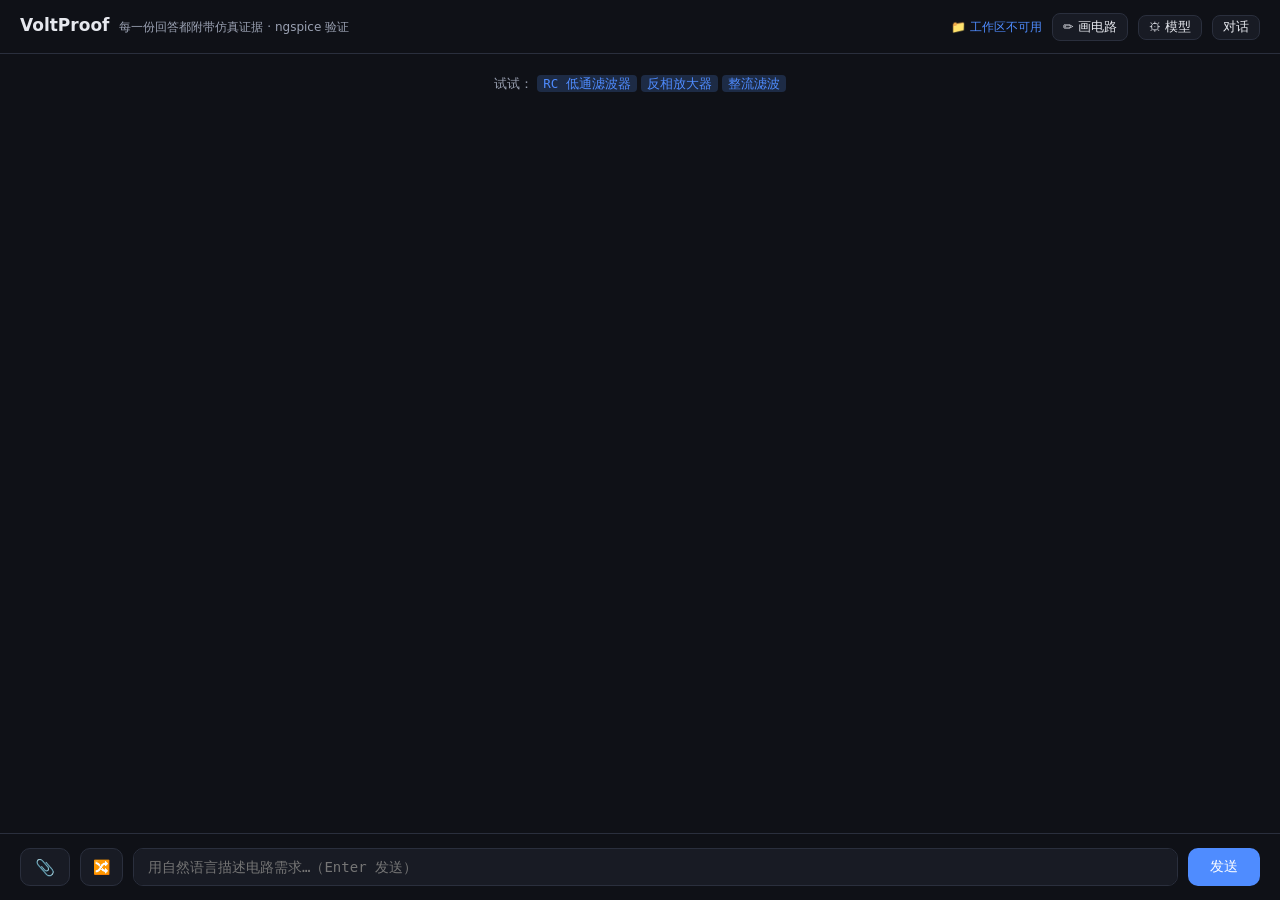
==== app/static/index.html @ 9bb2c223 "feat: 电路画板与项目制会话模型 - 交互式画板：拖放元件、正交连线、网络标签，网表合成后确定性直仿   （零 LLM，无需配密钥），悬空引脚/缺地等接线错误画布实时标红；   AI 解读按需解释" ====
<!DOCTYPE html>
<html lang="zh-CN">
<head>
<meta charset="UTF-8">
<meta name="viewport" content="width=device-width, initial-scale=1.0">
<title>VoltProof —— 电路仿真实验助手</title>
<style>
  :root { --bg:#0f1117; --card:#181b24; --line:#2a2f3d; --text:#e6e8ee; --dim:#9aa1b2; --acc:#4f8cff; --ok:#3fb96f; --warn:#e6a23c; }
  * { box-sizing:border-box; margin:0; padding:0; }
  body { background:var(--bg); color:var(--text); font:14px/1.6 "Segoe UI",system-ui,-apple-system,"Microsoft YaHei",sans-serif; height:100vh; display:flex; flex-direction:column; }
  header { padding:12px 20px; border-bottom:1px solid var(--line); display:flex; align-items:baseline; gap:10px; }
  header h1 { font-size:17px; } header span { color:var(--dim); font-size:12px; }
  #chat { flex:1; overflow-y:auto; padding:20px; display:flex; flex-direction:column; gap:14px; }
  .msg { max-width:860px; width:100%; margin:0 auto; }
  .msg.user .bubble { background:#24304a; border-radius:12px; padding:10px 14px; display:inline-block; }
  .evidence { background:var(--card); border:1px solid var(--line); border-radius:12px; padding:14px; }
  .verdict { font-weight:600; margin-bottom:8px; }
  .verdict.ok { color:var(--ok); } .verdict.fail { color:var(--warn); }
  .metrics { display:flex; flex-wrap:wrap; gap:8px; margin:10px 0; }
  .metric { background:#10131b; border:1px solid var(--line); border-radius:8px; padding:6px 12px; font-size:13px; }
  .metric b { color:var(--acc); font-family:Consolas,monospace; }
  .wave { max-width:100%; border:1px solid var(--line); border-radius:8px; margin:8px 0; }
  details { margin-top:8px; border-top:1px dashed var(--line); padding-top:8px; }
  summary { cursor:pointer; color:var(--dim); font-size:12.5px; }
  pre { background:#10131b; border:1px solid var(--line); border-radius:8px; padding:10px; overflow-x:auto; font:12px/1.5 Consolas,monospace; margin-top:8px; color:#c8d2e8; }
  .interp { color:var(--text); margin-top:8px; }
  .badge { display:inline-block; font-size:11px; padding:1px 8px; border-radius:10px; background:#1d2b45; color:var(--acc); margin-right:6px; }
  .mchip { display:inline-block; margin:2px 4px 2px 0; padding:1px 9px; border-radius:10px; background:#1d2b45; color:var(--acc); cursor:pointer; font-size:12px; }
  .mchip:hover { background:#2a3d5f; }
  footer { border-top:1px solid var(--line); padding:14px 20px; display:flex; gap:10px; }
  #input { flex:1; background:var(--card); border:1px solid var(--line); border-radius:10px; color:var(--text); padding:10px 14px; font-size:14px; outline:none; resize:none; }
  #send { background:var(--acc); border:none; color:#fff; border-radius:10px; padding:0 22px; cursor:pointer; font-size:14px; }
  #send:disabled { opacity:.5; cursor:wait; }
  .hint { max-width:860px; margin:0 auto; color:var(--dim); font-size:12.5px; }
  .hint code { background:#1d2b45; padding:1px 6px; border-radius:4px; cursor:pointer; color:var(--acc); }
</style>
</head>
<body>
<header>
  <h1>VoltProof</h1>
  <span>每一份回答都附带仿真证据 · ngspice 验证</span>
  <span id="wsInfo" title="点击切换工作区" style="margin-left:auto;cursor:pointer;color:var(--acc);font-size:12px;max-width:32%;overflow:hidden;text-overflow:ellipsis;white-space:nowrap"></span>
  <a href="/draw.html" title="交互式电路画板：自己拖元件、连线、仿真" style="background:var(--card);border:1px solid var(--line);border-radius:8px;color:var(--text);padding:3px 10px;font-size:12.5px;cursor:pointer;text-decoration:none">✏ 画电路</a>
  <button id="llmBtn" title="大模型设置（供应商 / API Key / 模型）" style="background:var(--card);border:1px solid var(--line);border-radius:8px;color:var(--text);padding:3px 10px;font-size:12.5px;cursor:pointer">⚙ 模型</button>
  <button id="histBtn" title="对话历史" style="background:var(--card);border:1px solid var(--line);border-radius:8px;color:var(--text);padding:3px 10px;font-size:12.5px;cursor:pointer">对话</button>
</header>

<div id="chat">
  <div class="hint">
    试试：
    <code onclick="fill('设计一个截止频率1kHz的RC低通滤波器')">RC 低通滤波器</code>
    <code onclick="fill('用理想运放设计一个增益-10倍的反相放大器，仿真验证')">反相放大器</code>
    <code onclick="fill('设计桥式整流+电容滤波电路，220V/50Hz降压到12V，纹波<1V')">整流滤波</code>
    <span id="chipInfo" style="display:none;margin-top:6px;color:var(--acc)"></span>
  </div>
</div>

<aside id="histPanel" style="display:none;position:fixed;right:0;top:49px;bottom:66px;width:380px;background:var(--card);border-left:1px solid var(--line);overflow-y:auto;padding:12px;z-index:30">
  <div style="display:flex;justify-content:space-between;align-items:center;gap:8px">
    <b>对话历史</b>
    <button id="newConvBtn" style="background:#1d2b45;border:none;color:var(--acc);border-radius:8px;padding:4px 12px;font-size:12px;cursor:pointer">＋ 新对话</button>
  </div>
  <div id="histWs" style="color:var(--dim);font-size:11px;overflow:hidden;text-overflow:ellipsis;white-space:nowrap;margin:4px 0"></div>
  <div id="histList"></div>
</aside>

<div id="wsDialog" style="display:none;position:fixed;inset:0;background:rgba(0,0,0,.5);z-index:40;align-items:center;justify-content:center">
  <div style="background:var(--card);border:1px solid var(--line);border-radius:12px;padding:16px;width:500px;max-width:92vw">
    <b>切换工作区</b>
    <p style="color:var(--dim);font-size:12px;margin:6px 0">输入本地目录的绝对路径。之后所有产物（电路/波形/报告）与会话状态都只保存在该目录内，拷走文件夹即完整归档。</p>
    <input id="wsInput" style="width:100%;background:#10131b;border:1px solid var(--line);border-radius:8px;color:var(--text);padding:8px 10px;font-size:13px;outline:none" placeholder="D:\projects\my-circuits">
    <div id="wsRecent" style="margin-top:8px"></div>
    <div id="wsErr" style="color:var(--warn);font-size:12px;margin-top:6px"></div>
    <div style="margin-top:12px;text-align:right">
      <button id="wsCancelBtn" style="background:var(--card);border:1px solid var(--line);border-radius:8px;color:var(--text);padding:6px 14px;cursor:pointer">取消</button>
      <button id="wsOpenBtn" style="background:var(--acc);border:none;color:#fff;border-radius:8px;padding:6px 16px;cursor:pointer;margin-left:8px">打开</button>
    </div>
  </div>
</div>

<div id="llmDialog" style="display:none;position:fixed;inset:0;background:rgba(0,0,0,.5);z-index:40;align-items:center;justify-content:center">
  <div style="background:var(--card);border:1px solid var(--line);border-radius:12px;padding:16px;width:500px;max-width:92vw">
    <b>大模型设置</b>
    <p style="color:var(--dim);font-size:12px;margin:6px 0">任何 OpenAI 兼容供应商均可。API Key 只保存在本机 settings.json，不会回显完整内容，也不会发给除供应商以外的任何地方。</p>
    <label style="color:var(--dim);font-size:12px;display:block;margin:8px 0 4px">Base URL</label>
    <input id="llmUrl" style="width:100%;background:#10131b;border:1px solid var(--line);border-radius:8px;color:var(--text);padding:8px 10px;font-size:13px;outline:none" placeholder="https://api.deepseek.com">
    <label style="color:var(--dim);font-size:12px;display:block;margin:8px 0 4px">API Key <span id="llmKeyState" style="color:var(--acc)"></span></label>
    <input id="llmKey" type="password" autocomplete="off" style="width:100%;background:#10131b;border:1px solid var(--line);border-radius:8px;color:var(--text);padding:8px 10px;font-size:13px;outline:none" placeholder="sk-…">
    <label style="color:var(--dim);font-size:12px;display:block;margin:8px 0 4px">模型</label>
    <div style="display:flex;gap:8px">
      <input id="llmModel" style="flex:1;background:#10131b;border:1px solid var(--line);border-radius:8px;color:var(--text);padding:8px 10px;font-size:13px;outline:none" placeholder="deepseek-flash（可点右侧按钮拉取列表）">
      <button id="llmFetchModels" style="background:var(--card);border:1px solid var(--line);border-radius:8px;color:var(--text);padding:0 12px;font-size:12.5px;cursor:pointer;white-space:nowrap">获取列表</button>
    </div>
    <div id="llmMsg" style="color:var(--warn);font-size:12px;margin-top:8px;min-height:16px"></div>
    <div style="margin-top:10px;display:flex;justify-content:space-between;align-items:center">
      <span style="color:var(--dim);font-size:11.5px">留空的项保持不变 · Key 输入框留空 = 不修改</span>
      <span>
        <button id="llmCancelBtn" style="background:var(--card);border:1px solid var(--line);border-radius:8px;color:var(--text);padding:6px 14px;cursor:pointer">取消</button>
        <button id="llmSaveBtn" style="background:var(--acc);border:none;color:#fff;border-radius:8px;padding:6px 16px;cursor:pointer;margin-left:8px">保存</button>
      </span>
    </div>
  </div>
</div>

<footer>
  <input type="file" id="file" accept=".cir,.sp,.ckt,.net,.spi,.spice,.txt,.md" hidden>
  <button id="attach" title="上传网表或文本文件" style="background:var(--card);border:1px solid var(--line);border-radius:10px;padding:0 14px;font-size:16px;cursor:pointer">📎</button>
  <button id="whatifBtn" title="what-if 参数扫描：对当前电路改一个元件值，逐点真实仿真看趋势（非 AI 生成）" style="background:var(--card);border:1px solid var(--line);border-radius:10px;padding:0 12px;font-size:14px;cursor:pointer">🔀</button>
  <textarea id="input" rows="1" placeholder="用自然语言描述电路需求…（Enter 发送）"></textarea>
  <button id="send">发送</button>
</footer>

<div id="whatifDialog" style="display:none;position:fixed;inset:0;background:rgba(0,0,0,.5);z-index:40;align-items:center;justify-content:center">
  <div style="background:var(--card);border:1px solid var(--line);border-radius:12px;padding:16px;width:520px;max-width:92vw">
    <b>what-if 参数扫描</b>
    <p style="color:var(--dim);font-size:12px;margin:6px 0">对当前对话已验证的电路，把一个元件改成多个值逐点<b>真实仿真</b>，看波形族与指标趋势——纯确定性，非 AI 生成。</p>
    <div style="display:flex;gap:8px;margin-top:8px">
      <div style="flex:1">
        <label style="color:var(--dim);font-size:12px;display:block;margin-bottom:4px">扫描元件</label>
        <select id="wfComp" style="width:100%;background:#10131b;border:1px solid var(--line);border-radius:8px;color:var(--text);padding:8px 10px;font-size:13px;outline:none"></select>
      </div>
      <div style="flex:1">
        <label style="color:var(--dim);font-size:12px;display:block;margin-bottom:4px">观测指标</label>
        <select id="wfMetric" style="width:100%;background:#10131b;border:1px solid var(--line);border-radius:8px;color:var(--text);padding:8px 10px;font-size:13px;outline:none">
          <option value="vpp">输出峰峰值</option>
          <option value="mean">输出均值</option>
          <option value="freq">主频</option>
          <option value="gain">增益 (out/in)</option>
          <option value="fc">-3dB 截止频率</option>
        </select>
      </div>
    </div>
    <label style="color:var(--dim);font-size:12px;display:block;margin:8px 0 4px">取值（逗号分隔，SPICE 写法，最多 12 个）</label>
    <input id="wfValues" style="width:100%;background:#10131b;border:1px solid var(--line);border-radius:8px;color:var(--text);padding:8px 10px;font-size:13px;outline:none" placeholder="1k, 2.2k, 4.7k, 10k">
    <div style="display:flex;gap:8px;margin-top:8px">
      <div style="flex:1"><label style="color:var(--dim);font-size:12px;display:block;margin-bottom:4px">输出节点（片段）</label>
        <input id="wfOut" value="out" style="width:100%;background:#10131b;border:1px solid var(--line);border-radius:8px;color:var(--text);padding:8px 10px;font-size:13px;outline:none"></div>
      <div style="flex:1"><label style="color:var(--dim);font-size:12px;display:block;margin-bottom:4px">输入节点（增益用）</label>
        <input id="wfIn" value="in" style="width:100%;background:#10131b;border:1px solid var(--line);border-radius:8px;color:var(--text);padding:8px 10px;font-size:13px;outline:none"></div>
    </div>
    <div id="wfMsg" style="color:var(--warn);font-size:12px;margin-top:8px;min-height:16px"></div>
    <div style="margin-top:10px;text-align:right">
      <button id="wfCancelBtn" style="background:var(--card);border:1px solid var(--line);border-radius:8px;color:var(--text);padding:6px 14px;cursor:pointer">取消</button>
      <button id="wfRunBtn" style="background:var(--acc);border:none;color:#fff;border-radius:8px;padding:6px 16px;cursor:pointer;margin-left:8px">运行扫描</button>
    </div>
  </div>
</div>

<script>
let convId = null;      // 当前对话 id；null = 新对话（首条消息发送时落定）
let attachment = null;  // {filename, content}

// 元素引用集中声明，必须在所有使用点之前——原布局把声明放在脚本尾部，
// 中段的 attachBtn/file 引用触发 TDZ ReferenceError，整个脚本在此中断
// （发送/回车/附件/工作区功能全部失效，页面只是看起来正常）
const input = document.getElementById('input'), send_ = document.getElementById('send'), chat = document.getElementById('chat');
const attachBtn = document.getElementById('attach'), file = document.getElementById('file'), chipInfo = document.getElementById('chipInfo');
const wsInfo = document.getElementById('wsInfo'), wsDialog = document.getElementById('wsDialog'),
      wsInput = document.getElementById('wsInput'), wsRecent = document.getElementById('wsRecent'),
      wsErr = document.getElementById('wsErr'), histBtn = document.getElementById('histBtn'),
      histPanel = document.getElementById('histPanel'), histList = document.getElementById('histList'),
      histWs = document.getElementById('histWs');
const llmBtn = document.getElementById('llmBtn'), llmDialog = document.getElementById('llmDialog'),
      llmUrl = document.getElementById('llmUrl'), llmKey = document.getElementById('llmKey'),
      llmKeyState = document.getElementById('llmKeyState'), llmModel = document.getElementById('llmModel'),
      llmFetchModels = document.getElementById('llmFetchModels'),
      llmMsg = document.getElementById('llmMsg');
const initialChatHtml = chat.innerHTML;  // 提示词条，新对话时还原

function fill(text) { input.value = text; input.focus(); }

attachBtn.addEventListener('click', () => file.click());
file.addEventListener('change', async () => {
  const f = file.files[0];
  if (!f) return;
  if (f.size > 256 * 1024) { alert('文件过大（>256KB）'); file.value = ''; return; }
  attachment = { filename: f.name, content: await f.text() };
  attachBtn.textContent = '📎✓';
  attachBtn.title = `已附加：${f.name}（点击更换）`;
  chipInfo.textContent = `附件：${f.name}` + (/\\.(cir|sp|ckt|net|spi|spice)$/i.test(f.name) ? '（将直接仿真验证）' : '（内容并入需求）');
  chipInfo.style.display = 'block';
  file.value = '';
  input.focus();
});

const STAGE_NAMES = {generate: '生成网表', attach: '载入附件网表', cache: '缓存命中', guard: '前置拦截',
                     'static-check': '静态检查', simulate: '仿真执行', measure: '波形解析',
                     verify: '指标验收', regenerate: '换架构重生成', 'skidl-build': 'SKiDL 构建',
                     interpret: 'AI 解读', schematic: '原理图渲染'};

async function send() {
  const text = input.value.trim();
  if (!text && !attachment) return;
  if (!convId) convId = crypto.randomUUID().slice(0, 12);
  const att = attachment;
  input.value = ""; send_.disabled = true;
  attachment = null; attachBtn.textContent = '📎'; chipInfo.style.display = 'none';
  addMsg('user', text + (att ? ' 📎' + att.filename : ''));
  const holder = addMsg('assistant',
    '<div class="evidence"><div class="verdict" style="color:var(--dim)">仿真验证中…</div>'
    + '<ol class="tl" style="margin:8px 0 0 18px;color:var(--dim);font-size:12.5px;line-height:1.9"></ol></div>');
  const tl = holder.querySelector('.tl');
  const addStep = ev => {
    const li = document.createElement('li');
    const bad = ev.problems && ev.problems.length;
    li.innerHTML = `第 ${(ev.round ?? 0) + 1} 轮 · <b style="color:var(--text)">${STAGE_NAMES[ev.stage] || ev.stage}</b>`
      + (ev.note ? `（${escapeHtml(ev.note)}）` : '')
      + (bad ? '：' + escapeHtml(ev.problems.join('；')) : '');
    tl.appendChild(li); chat.scrollTop = chat.scrollHeight;
  };
  try {
    const r = await fetch('/chat/stream', {
      method: 'POST', headers: {'Content-Type': 'application/json'},
      body: JSON.stringify({conversation_id: convId, message: text || '请仿真验证附件电路', attachment: att})
    });
    if (!r.ok || !r.body) throw new Error('HTTP ' + r.status);
    const reader = r.body.getReader(), dec = new TextDecoder();
    let buf = '', done = null, errEv = null;
    while (true) {
      const {done: rd, value} = await reader.read();
      if (rd) break;
      buf += dec.decode(value, {stream: true});
      let i;
      while ((i = buf.indexOf('\n\n')) >= 0) {
        const chunk = buf.slice(0, i); buf = buf.slice(i + 2);
        if (!chunk.startsWith('data: ')) continue;
        let ev; try { ev = JSON.parse(chunk.slice(6)); } catch { continue; }
        if (ev.type === 'done') done = ev;
        else if (ev.type === 'error') errEv = ev;
        else addStep(ev);
      }
    }
    if (done) holder.innerHTML = renderEvidence(done);
    else holder.innerHTML = `<div class="evidence"><div class="verdict fail">出错了</div>${escapeHtml((errEv && errEv.error) || '连接中断')}</div>`;
  } catch (e) {
    holder.innerHTML = `<div class="evidence">请求失败：${e}</div>`;
  }
  send_.disabled = false; input.focus();
}

function addMsg(role, html) {
  const div = document.createElement('div');
  div.className = 'msg ' + role;
  if (role === 'user') div.innerHTML = `<div class="bubble">${escapeHtml(html)}</div>`;
  else div.innerHTML = html;
  chat.appendChild(div); chat.scrollTop = chat.scrollHeight;
  return div;
}

function renderEvidence(d) {
  const metrics = Object.entries(d.metrics || {}).map(([k, v]) => `<div class="metric">${k} <b>${v}</b></div>`).join('');
  const wave = d.waveform_b64 ? `<img class="wave" src="data:image/png;base64,${d.waveform_b64}" alt="仿真波形">`
    : d.wave_url ? `<img class="wave" src="${d.wave_url}" alt="仿真波形" loading="lazy">` : '';
  const sch = d.schematic_b64 ? `<img class="wave" src="data:image/png;base64,${d.schematic_b64}" alt="电路原理图">`
    : d.sch_url ? `<img class="wave" src="${d.sch_url}" alt="电路原理图" loading="lazy">` : '';
  const retries = (d.retry_log || []).filter(r => r.stage !== 'generate' && r.stage !== 'attach');
  const retryHtml = retries.length
    ? `<details><summary>仿真在环日志（${retries.length} 轮）</summary><ol style="margin:8px 0 0 18px;color:var(--dim);font-size:12.5px;line-height:1.9">`
      + retries.map(r => `<li>第 ${(r.round ?? 0) + 1} 轮 · <b style="color:var(--text)">${STAGE_NAMES[r.stage] || r.stage}</b>${(r.problems && r.problems.length) ? '：' + escapeHtml(r.problems.join('；')) : '，通过'}</li>`).join('')
      + '</ol></details>' : '';
  const checks = d.checks || [];
  const checksHtml = checks.length
    ? `<details ${checks.some(c => !c.ok) ? 'open' : ''}><summary>验收明细（${checks.filter(c => c.ok).length}/${checks.length} 项通过）</summary>`
      + checks.map(c => `<div class="metric" style="margin:4px 0;${c.ok ? '' : 'border-color:var(--warn)'}">${c.ok ? '✅' : '❌'} ${escapeHtml(c.name)} <span style="color:var(--dim)">· ${escapeHtml(c.detail || '')}</span></div>`).join('')
      + '</details>' : '';
  const verdictHtml = d.rejected
    ? '<div class="verdict fail">🚫 超出能力范围（已前置拒绝，未消耗生成与仿真）</div>'
    : `<div class="verdict ${d.ok ? 'ok' : 'fail'}">${d.ok ? '✅ 仿真验证通过' : '⚠️ 自动修复后仍未通过'}</div>`;
  const statsHtml = d.rejected ? '' :
    `<div><span class="badge">实测指标</span><span class="badge">${d.elapsed}s</span></div>
     <div class="metrics">${metrics || '<span style="color:var(--dim)">无</span>'}</div>`;
  const netlistHtml = (d.rejected || !d.netlist) ? '' :
    `<details><summary>网表（ngspice）</summary><pre>${escapeHtml(d.netlist)}</pre></details>`;
  return `<div class="evidence">
    ${verdictHtml}
    ${statsHtml}
    ${sch ? '<div><span class="badge">原理图（自动布局）</span></div>' + sch : ''}
    ${wave}
    <div class="interp">${escapeHtml(d.interpretation || '')}</div>
    ${checksHtml}
    ${netlistHtml}
    ${retryHtml}
  </div>`;
}

function escapeHtml(s) {
  return String(s ?? '').replace(/[&<>"']/g, c => ({'&':'&amp;','<':'&lt;','>':'&gt;','"':'&quot;',"'":'&#39;'}[c]));
}

function pickModel(m) { llmModel.value = m; llmModel.focus(); }

input.addEventListener('keydown', e => { if (e.key === 'Enter' && !e.shiftKey) { e.preventDefault(); send(); } });
send_.addEventListener('click', send);

// ---- 工作区（用户决定在哪个目录工作，产物全部留在其中）----
async function loadWsInfo() {
  try {
    const d = await (await fetch('/api/ws')).json();
    wsInfo.textContent = `📁 ${d.root}${d.is_default ? '（默认）' : ''} · ${d.tasks} 任务`;
  } catch (e) { wsInfo.textContent = '📁 工作区不可用'; }
}

function recentWs() { try { return JSON.parse(localStorage.getItem('cp_recent_ws') || '[]'); } catch { return []; } }
function rememberWs(p) {
  const arr = [p, ...recentWs().filter(x => x !== p)].slice(0, 8);
  localStorage.setItem('cp_recent_ws', JSON.stringify(arr));
}
function renderRecent() {
  const arr = recentWs();
  wsRecent.innerHTML = arr.length
    ? '<div style="color:var(--dim);font-size:12px;margin-bottom:4px">最近使用</div>' +
      arr.map(p => `<div class="wsRecentItem" style="padding:5px 8px;border:1px solid var(--line);border-radius:6px;margin:4px 0;cursor:pointer;font-size:12px;overflow:hidden;text-overflow:ellipsis;white-space:nowrap">${escapeHtml(p)}</div>`).join('')
    : '';
  wsRecent.querySelectorAll('.wsRecentItem').forEach((el, i) => el.addEventListener('click', () => openWs(arr[i])));
}

async function openWs(p) {
  wsErr.textContent = '';
  try {
    const r = await fetch('/api/ws/open', { method: 'POST', headers: { 'Content-Type': 'application/json' }, body: JSON.stringify({ path: p }) });
    const d = await r.json();
    if (!r.ok) { wsErr.textContent = d.error || '打开失败'; return; }
    rememberWs(d.root);
    wsDialog.style.display = 'none';
    loadWsInfo(); loadConvs();
  } catch (e) { wsErr.textContent = String(e); }
}

wsInfo.addEventListener('click', () => { wsErr.textContent = ''; renderRecent(); wsDialog.style.display = 'flex'; wsInput.focus(); });
document.getElementById('wsCancelBtn').addEventListener('click', () => wsDialog.style.display = 'none');
document.getElementById('wsOpenBtn').addEventListener('click', () => { if (wsInput.value.trim()) openWs(wsInput.value.trim()); });
wsInput.addEventListener('keydown', e => { if (e.key === 'Enter') document.getElementById('wsOpenBtn').click(); });

histBtn.addEventListener('click', () => {
  const show = histPanel.style.display === 'none';
  histPanel.style.display = show ? 'block' : 'none';
  if (show) loadConvs();
});

async function loadConvs() {
  let d;
  try { d = await (await fetch('/api/convs')).json(); } catch { return; }
  histWs.textContent = '';
  histList.innerHTML = '';
  const convs = d.conversations || [];
  if (!convs.length) {
    histList.innerHTML = '<div style="color:var(--dim);font-size:12px;margin-top:10px">还没有对话——发送第一条消息即创建</div>';
    return;
  }
  for (const c of convs) {
    const el = document.createElement('div');
    el.style.cssText = 'border-top:1px dashed var(--line);padding:8px 4px;cursor:pointer';
    el.innerHTML = `<div style="display:flex;justify-content:space-between;gap:8px;align-items:baseline">
        <b style="font-size:12.5px;overflow:hidden;text-overflow:ellipsis;white-space:nowrap">${escapeHtml(c.title)}</b>
        <span style="color:var(--dim);font-size:11px;white-space:nowrap">${escapeHtml(c.updated || '')}</span></div>
      <div style="display:flex;justify-content:space-between;align-items:center;margin-top:2px">
        <span style="color:var(--dim);font-size:11px">${c.messages} 条消息${c.id === convId ? ' · 当前' : ''}</span>
        <span class="repBtn" title="导出实验报告（打印即 PDF）" style="color:var(--acc);font-size:11.5px;cursor:pointer;padding:2px 6px">📄 报告</span>
      </div>`;
    el.addEventListener('click', () => restoreConv(c.id));
    el.querySelector('.repBtn').addEventListener('click', e => {
      e.stopPropagation();
      window.open('/api/report/' + encodeURIComponent(c.id), '_blank');
    });
    histList.appendChild(el);
  }
}

async function restoreConv(id) {
  let d;
  try {
    const r = await fetch('/api/convs/' + encodeURIComponent(id));
    if (!r.ok) { alert('对话不存在（可能已被清理）'); return; }
    d = await r.json();
  } catch (e) { alert('恢复失败：' + e); return; }
  convId = d.id;
  chat.innerHTML = '';
  for (const m of d.messages || []) {
    if (m.role === 'user') {
      addMsg('user', (m.text || '') + (m.attachment ? ' 📎' + m.attachment : ''));
    } else {
      addMsg('assistant', renderEvidence(m.evidence || { interpretation: '（该次结果未能还原）' }));
    }
  }
  histPanel.style.display = 'none';
  input.focus();
}

document.getElementById('newConvBtn').addEventListener('click', () => {
  convId = null;
  chat.innerHTML = initialChatHtml;
  histPanel.style.display = 'none';
  input.focus();
});

loadWsInfo();

// 外部直达入口（画板结果卡「💬 对话页继续」等）：/?conv=<cid> 自动恢复该对话
{
  const cv = new URLSearchParams(location.search).get('conv');
  if (cv && /^[A-Za-z0-9_-]{1,64}$/.test(cv)) restoreConv(cv);
}

// ---- 大模型设置（供应商 URL / API Key / 模型，OpenAI 兼容）----
async function loadLlmConfig() {
  try {
    const d = await (await fetch('/api/llm/config')).json();
    llmUrl.value = d.base_url || '';
    llmModel.value = d.model || '';
    llmKeyState.textContent = d.has_key ? `（已配置：${d.key_masked}）` : '（未配置）';
    llmKey.value = '';
    llmKey.placeholder = d.has_key ? '留空表示沿用当前 Key' : 'sk-…';
  } catch (e) { llmKeyState.textContent = ''; }
}

function openLlmDialog() {
  llmMsg.textContent = '';
  loadLlmConfig();
  llmDialog.style.display = 'flex';
}

llmBtn.addEventListener('click', openLlmDialog);
document.getElementById('llmCancelBtn').addEventListener('click', () => llmDialog.style.display = 'none');

llmFetchModels.addEventListener('click', async () => {
  llmMsg.style.color = 'var(--dim)';
  llmMsg.textContent = '正在拉取模型列表…';
  try {
    const body = {};
    if (llmUrl.value.trim()) body.base_url = llmUrl.value.trim();
    if (llmKey.value.trim()) body.api_key = llmKey.value.trim();
    const r = await fetch('/api/llm/models', { method: 'POST', headers: { 'Content-Type': 'application/json' }, body: JSON.stringify(body) });
    const d = await r.json();
    if (!r.ok) throw new Error(d.error || '拉取失败');
    llmMsg.style.color = 'var(--ok)';
    // 模型名渲染成可点选徽章，点谁选谁（不做 datalist——它会按输入框当前值过滤）
    llmMsg.innerHTML = `获取到 ${d.models.length} 个模型，点选：` +
      d.models.map(m => `<span class="mchip" onclick="pickModel('${escapeHtml(m)}')">${escapeHtml(m)}</span>`).join('');
  } catch (e) {
    llmMsg.style.color = 'var(--warn)';
    llmMsg.textContent = String(e.message || e) + '（可手动输入模型名）';
  }
});

document.getElementById('llmSaveBtn').addEventListener('click', async () => {
  llmMsg.style.color = 'var(--dim)';
  llmMsg.textContent = '保存中…';
  const body = {};
  if (llmUrl.value.trim()) body.base_url = llmUrl.value.trim();
  if (llmKey.value.trim()) body.api_key = llmKey.value.trim();
  if (llmModel.value.trim()) body.model = llmModel.value.trim();
  try {
    const r = await fetch('/api/llm/config', { method: 'POST', headers: { 'Content-Type': 'application/json' }, body: JSON.stringify(body) });
    const d = await r.json();
    if (!r.ok) throw new Error(d.error || '保存失败');
    llmMsg.style.color = 'var(--ok)';
    llmMsg.textContent = `已保存：${d.model} @ ${d.base_url}`;
    setTimeout(() => { llmDialog.style.display = 'none'; }, 600);
  } catch (e) {
    llmMsg.style.color = 'var(--warn)';
    llmMsg.textContent = String(e.message || e);
  }
});

// ---- what-if 参数扫描（确定性：改值 → 逐点真实仿真 → 曲线族）----
const whatifBtn = document.getElementById('whatifBtn'), whatifDialog = document.getElementById('whatifDialog'),
      wfComp = document.getElementById('wfComp'), wfMetric = document.getElementById('wfMetric'),
      wfValues = document.getElementById('wfValues'), wfOut = document.getElementById('wfOut'),
      wfIn = document.getElementById('wfIn'), wfMsg = document.getElementById('wfMsg');

async function openWhatif() {
  wfMsg.style.color = 'var(--dim)'; wfMsg.textContent = '读取当前电路元件…';
  try {
    const r = await fetch('/api/whatif/components');
    const d = await r.json();
    if (!r.ok) throw new Error(d.error || '读取失败');
    const cs = d.components || [];
    if (!cs.length) throw new Error('当前电路里没有可扫描的元件（R/C/L 与直流源）');
    wfComp.innerHTML = cs.map(c =>
      `<option value="${escapeHtml(c.name)}">${escapeHtml(c.name)}（${escapeHtml(c.kind)}，当前 ${escapeHtml(c.value)}，${escapeHtml(c.nodes)}）</option>`).join('');
    wfMsg.textContent = '';
    whatifDialog.style.display = 'flex';
  } catch (e) {
    wfMsg.style.color = 'var(--warn)'; wfMsg.textContent = String(e.message || e);
    setTimeout(() => { whatifDialog.style.display = 'flex'; }, 50);
  }
}

function fmtNum(v) {
  const x = +v;
  if (!isFinite(x)) return String(v);
  if (x !== 0 && (Math.abs(x) >= 1e6 || Math.abs(x) < 1e-3)) return x.toExponential(3);
  return (+x.toPrecision(6)).toString();
}

function renderWhatif(d) {
  const rows = (d.points || []).map(p =>
    `<tr><td style="padding:3px 10px 3px 0;font-family:Consolas,monospace">${escapeHtml(p.value)}</td>` +
    `<td style="padding:3px 10px 3px 0;font-family:Consolas,monospace;color:var(--acc)">${p.ok ? fmtNum(p.metric) : '—'}</td>` +
    `<td style="padding:3px 0;color:${p.ok ? 'var(--ok)' : 'var(--warn)'}">${p.ok ? '✓ 仿真通过' : escapeHtml(p.error || '')}</td></tr>`).join('');
  return `<div class="evidence">
    <div class="verdict">🔀 what-if 扫描：${escapeHtml(d.component)} × ${escapeHtml(d.metric_name)}<span style="font-size:12px;color:var(--dim)">（逐值真实仿真，确定性结果）</span></div>
    ${d.png_b64 ? `<img class="wave" src="data:image/png;base64,${d.png_b64}">` : ''}
    <table style="border-collapse:collapse;margin-top:8px;font-size:13px"><thead><tr style="color:var(--dim);font-size:12px"><th align="left" style="padding:0 10px 4px 0">${escapeHtml(d.component)}</th><th align="left" style="padding:0 10px 4px 0">${escapeHtml(d.metric_name)}</th><th align="left">状态</th></tr></thead><tbody>${rows}</tbody></table>
  </div>`;
}

document.getElementById('wfRunBtn').addEventListener('click', async () => {
  const values = wfValues.value.split(/[,，\s]+/).filter(Boolean);
  if (!values.length) { wfMsg.style.color = 'var(--warn)'; wfMsg.textContent = '请填扫描取值，如 1k, 2.2k, 4.7k'; return; }
  wfMsg.style.color = 'var(--dim)'; wfMsg.textContent = '逐值仿真中…（每个值一次真实 ngspice 运行）';
  document.getElementById('wfRunBtn').disabled = true;
  try {
    const r = await fetch('/api/whatif', { method: 'POST', headers: { 'Content-Type': 'application/json' },
      body: JSON.stringify({ component: wfComp.value, values,
                             metric: wfMetric.value, out_frag: wfOut.value.trim() || 'out', in_frag: wfIn.value.trim() || 'in' }) });
    const d = await r.json();
    if (!r.ok || d.error) throw new Error(d.error || '扫描失败');
    whatifDialog.style.display = 'none';
    addMsg('assistant', renderWhatif(d));
  } catch (e) {
    wfMsg.style.color = 'var(--warn)'; wfMsg.textContent = String(e.message || e);
  }
  document.getElementById('wfRunBtn').disabled = false;
});
whatifBtn.addEventListener('click', openWhatif);
document.getElementById('wfCancelBtn').addEventListener('click', () => whatifDialog.style.display = 'none');

</script>
</body>
</html>
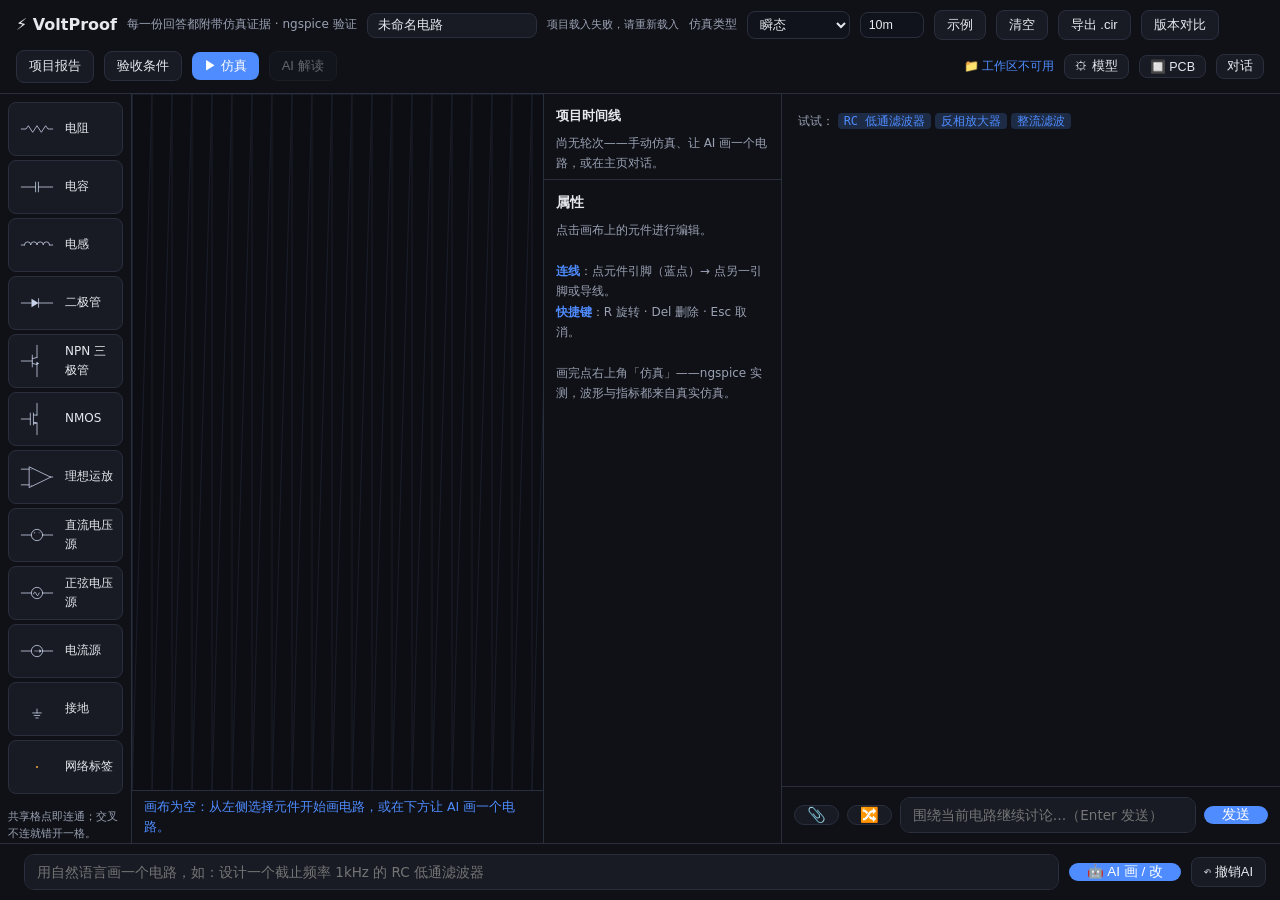
==== commit c03af717: "feat: 一体化工作台 + 需求验收/电路版本制 + PCB 导出链 一体化工作台：主页 / 合并画板与对话线程（左画布右对话，共用项目同一份电路）， chat 成功轮画布自动落布（canvas_s" ====
--- a/app/static/index.html
+++ b/app/static/index.html
@@ -4,55 +4,179 @@
 <meta charset="UTF-8">
 <meta name="viewport" content="width=device-width, initial-scale=1.0">
 <title>VoltProof —— 电路仿真实验助手</title>
+<link rel="stylesheet" href="board.css?v=0.3.0-proof2">
+<link rel="stylesheet" href="pcb.css?v=1">
 <style>
-  :root { --bg:#0f1117; --card:#181b24; --line:#2a2f3d; --text:#e6e8ee; --dim:#9aa1b2; --acc:#4f8cff; --ok:#3fb96f; --warn:#e6a23c; }
-  * { box-sizing:border-box; margin:0; padding:0; }
-  body { background:var(--bg); color:var(--text); font:14px/1.6 "Segoe UI",system-ui,-apple-system,"Microsoft YaHei",sans-serif; height:100vh; display:flex; flex-direction:column; }
-  header { padding:12px 20px; border-bottom:1px solid var(--line); display:flex; align-items:baseline; gap:10px; }
-  header h1 { font-size:17px; } header span { color:var(--dim); font-size:12px; }
-  #chat { flex:1; overflow-y:auto; padding:20px; display:flex; flex-direction:column; gap:14px; }
-  .msg { max-width:860px; width:100%; margin:0 auto; }
-  .msg.user .bubble { background:#24304a; border-radius:12px; padding:10px 14px; display:inline-block; }
-  .evidence { background:var(--card); border:1px solid var(--line); border-radius:12px; padding:14px; }
-  .verdict { font-weight:600; margin-bottom:8px; }
-  .verdict.ok { color:var(--ok); } .verdict.fail { color:var(--warn); }
-  .metrics { display:flex; flex-wrap:wrap; gap:8px; margin:10px 0; }
-  .metric { background:#10131b; border:1px solid var(--line); border-radius:8px; padding:6px 12px; font-size:13px; }
-  .metric b { color:var(--acc); font-family:Consolas,monospace; }
-  .wave { max-width:100%; border:1px solid var(--line); border-radius:8px; margin:8px 0; }
-  details { margin-top:8px; border-top:1px dashed var(--line); padding-top:8px; }
-  summary { cursor:pointer; color:var(--dim); font-size:12.5px; }
-  pre { background:#10131b; border:1px solid var(--line); border-radius:8px; padding:10px; overflow-x:auto; font:12px/1.5 Consolas,monospace; margin-top:8px; color:#c8d2e8; }
-  .interp { color:var(--text); margin-top:8px; }
+  /* 统一主页：在画板骨架（board.css）上加第 4 列「对话面板」——
+     左边画电路、右边讨论，共用项目里同一颗电路 */
+  header .tagline { color:var(--dim); font-size:12px; }
+  #chatPane { width:39%; min-width:380px; border-left:1px solid var(--line); display:flex; flex-direction:column; min-height:0; }
+  #chat { flex:1; overflow-y:auto; padding:16px; display:flex; flex-direction:column; gap:12px; }
+  .msg { width:100%; }
+  .msg.user .bubble { background:#24304a; border-radius:12px; padding:9px 13px; display:inline-block; white-space:pre-wrap; }
+  #chatPane footer { border-top:1px solid var(--line); padding:10px 12px; display:flex; gap:8px; align-items:center; }
+  #input { flex:1; background:var(--card); border:1px solid var(--line); border-radius:10px; color:var(--text); padding:9px 12px; font-size:13.5px; outline:none; resize:none; font-family:inherit; }
+  #send { background:var(--acc); border:none; color:#fff; border-radius:10px; padding:0 18px; cursor:pointer; font-size:13.5px; white-space:nowrap; }
+  #send:disabled { opacity:.5; cursor:wait; }
+  .fbtn { background:var(--card); border:1px solid var(--line); border-radius:10px; padding:0 12px; font-size:15px; cursor:pointer; color:var(--text); }
+  .hint { color:var(--dim); font-size:12px; line-height:1.9; }
+  .hint code { background:#1d2b45; padding:1px 6px; border-radius:4px; cursor:pointer; color:var(--acc); }
   .badge { display:inline-block; font-size:11px; padding:1px 8px; border-radius:10px; background:#1d2b45; color:var(--acc); margin-right:6px; }
   .mchip { display:inline-block; margin:2px 4px 2px 0; padding:1px 9px; border-radius:10px; background:#1d2b45; color:var(--acc); cursor:pointer; font-size:12px; }
   .mchip:hover { background:#2a3d5f; }
-  footer { border-top:1px solid var(--line); padding:14px 20px; display:flex; gap:10px; }
-  #input { flex:1; background:var(--card); border:1px solid var(--line); border-radius:10px; color:var(--text); padding:10px 14px; font-size:14px; outline:none; resize:none; }
-  #send { background:var(--acc); border:none; color:#fff; border-radius:10px; padding:0 22px; cursor:pointer; font-size:14px; }
-  #send:disabled { opacity:.5; cursor:wait; }
-  .hint { max-width:860px; margin:0 auto; color:var(--dim); font-size:12.5px; }
-  .hint code { background:#1d2b45; padding:1px 6px; border-radius:4px; cursor:pointer; color:var(--acc); }
+  .hbtn { background:var(--card); border:1px solid var(--line); border-radius:8px; color:var(--text); padding:3px 10px; font-size:12.5px; cursor:pointer; }
+  /* 窄屏页签：画布 / 对话 二选一（宽屏始终同屏分栏）。
+     默认画布页签由 CSS 给出（#chatPane 隐藏），body.tab-chat 切到对话——
+     窗口从宽缩窄时无需 JS 补默认态 */
+  /* PCB 页签（第三视图）：body.tab-pcb 时画布/对话/结果面板全隐藏，
+     #pcbPane 全宽接管——与窄屏 tab-chat 同一机制，宽窄屏一致 */
+  #pcbPane { display:none; flex:1; min-height:0; border-top:1px solid var(--line); }
+  body.tab-pcb #pcbPane { display:flex; }
+  body.tab-pcb #palette, body.tab-pcb #stage, body.tab-pcb #side,
+  body.tab-pcb #chatPane, body.tab-pcb #resultPanel, body.tab-pcb #aiBar { display:none !important; }
+  #tabbar { display:none; gap:6px; padding:6px 12px; border-bottom:1px solid var(--line); }
+  @media (max-width:1100px) {
+    #tabbar { display:flex; }
+    #chatPane { width:auto; min-width:0; flex:1; border-left:none; display:none; }
+    body.tab-chat #chatPane { display:flex; }
+    body.tab-chat #palette, body.tab-chat #stage, body.tab-chat #side,
+    body.tab-chat #resultPanel, body.tab-chat #aiBar { display:none !important; }
+  }
 </style>
 </head>
 <body>
 <header>
-  <h1>VoltProof</h1>
-  <span>每一份回答都附带仿真证据 · ngspice 验证</span>
-  <span id="wsInfo" title="点击切换工作区" style="margin-left:auto;cursor:pointer;color:var(--acc);font-size:12px;max-width:32%;overflow:hidden;text-overflow:ellipsis;white-space:nowrap"></span>
-  <a href="/draw.html" title="交互式电路画板：自己拖元件、连线、仿真" style="background:var(--card);border:1px solid var(--line);border-radius:8px;color:var(--text);padding:3px 10px;font-size:12.5px;cursor:pointer;text-decoration:none">✏ 画电路</a>
-  <button id="llmBtn" title="大模型设置（供应商 / API Key / 模型）" style="background:var(--card);border:1px solid var(--line);border-radius:8px;color:var(--text);padding:3px 10px;font-size:12.5px;cursor:pointer">⚙ 模型</button>
-  <button id="histBtn" title="对话历史" style="background:var(--card);border:1px solid var(--line);border-radius:8px;color:var(--text);padding:3px 10px;font-size:12.5px;cursor:pointer">对话</button>
+  <h1>⚡ VoltProof</h1>
+  <span class="tagline">每一份回答都附带仿真证据 · ngspice 验证</span>
+  <input id="title" type="text" value="未命名电路" title="电路名称（进入对话历史与实验报告）">
+  <label style="color:var(--dim);font-size:12px">仿真类型</label>
+  <select id="analysis">
+    <option value="op">直流工作点</option>
+    <option value="tran" selected>瞬态</option>
+    <option value="ac">交流扫描</option>
+  </select>
+  <span id="anParams" style="display:flex;gap:6px;align-items:center">
+    <input id="tstop" type="text" value="10m" title="瞬态仿真时长" style="width:64px">
+    <span id="acBox" style="display:none;gap:6px;align-items:center">
+      <input id="fstart" type="text" value="10" title="起始频率" style="width:56px">
+      <span style="color:var(--dim)">→</span>
+      <input id="fstop" type="text" value="100k" title="终止频率" style="width:64px">
+    </span>
+  </span>
+  <button class="btn" id="demoBtn" title="载入示例 RC 低通滤波器">示例</button>
+  <button class="btn" id="clearBtn">清空</button>
+  <button class="btn" id="cirBtn" title="下载当前网表 (.cir)">导出 .cir</button>
+  <button class="btn primary" id="simBtn">▶ 仿真</button>
+  <button class="btn" id="aiBtn" disabled title="用大模型解释最近一次仿真结果（不改电路）">AI 解读</button>
+  <span style="flex:1"></span>
+  <span id="wsInfo" title="点击切换工作区" style="cursor:pointer;color:var(--acc);font-size:12px;max-width:26%;overflow:hidden;text-overflow:ellipsis;white-space:nowrap"></span>
+  <button id="llmBtn" title="大模型设置（供应商 / API Key / 模型）" class="hbtn">⚙ 模型</button>
+  <button id="pcbBtn" title="PCB 导出（实验性）：验证过的电路 → 器件映射 → 自动布线 → DRC → 制板文件" class="hbtn">🔲 PCB</button>
+  <button id="histBtn" title="对话历史" class="hbtn">对话</button>
 </header>
 
-<div id="chat">
-  <div class="hint">
-    试试：
-    <code onclick="fill('设计一个截止频率1kHz的RC低通滤波器')">RC 低通滤波器</code>
-    <code onclick="fill('用理想运放设计一个增益-10倍的反相放大器，仿真验证')">反相放大器</code>
-    <code onclick="fill('设计桥式整流+电容滤波电路，220V/50Hz降压到12V，纹波<1V')">整流滤波</code>
-    <span id="chipInfo" style="display:none;margin-top:6px;color:var(--acc)"></span>
+<div id="tabbar">
+  <button class="btn primary" id="tabDrawBtn">📐 画布</button>
+  <button class="btn" id="tabChatBtn">💬 对话</button>
+  <button class="btn" id="tabPcbBtn">🔲 PCB</button>
+</div>
+
+<div id="main">
+  <div id="palette"></div>
+  <div id="stage">
+    <div id="previewBar">
+      <span style="color:var(--acc)">🤖 AI 电路预览中</span>
+      <span style="color:var(--dim);font-size:12px">高亮部分为 AI 生成的电路，确认后替换画布（旧图可撤销找回）</span>
+      <span style="flex:1"></span>
+      <button class="btn primary" id="applyBtn">✓ 应用到画布</button>
+      <button class="btn" id="discardBtn">✗ 丢弃</button>
+    </div>
+    <div id="canvasWrap"><svg id="svg" xmlns="http://www.w3.org/2000/svg" viewBox="0 0 1000 700"></svg></div>
+    <div id="status"></div>
   </div>
+  <div id="side">
+    <div id="roundsBox"><b>项目时间线</b><div id="roundsList" class="hints" style="margin-top:6px"></div></div>
+    <div id="props">
+      <b style="font-size:13.5px">属性</b>
+      <div id="propBody" class="hints" style="margin-top:6px">点击画布上的元件进行编辑。<br>点元件引脚（蓝点）开始连线，再点另一引脚或导线结束。</div>
+    </div>
+  </div>
+  <div id="chatPane">
+    <div id="chat">
+      <div class="hint">
+        试试：
+        <code onclick="fill('设计一个截止频率1kHz的RC低通滤波器')">RC 低通滤波器</code>
+        <code onclick="fill('用理想运放设计一个增益-10倍的反相放大器，仿真验证')">反相放大器</code>
+        <code onclick="fill('设计桥式整流+电容滤波电路，220V/50Hz降压到12V，纹波<1V')">整流滤波</code>
+        <span id="chipInfo" style="display:none;margin-top:6px;color:var(--acc)"></span>
+      </div>
+    </div>
+    <footer>
+      <input type="file" id="file" accept=".cir,.sp,.ckt,.net,.spi,.spice,.txt,.md" hidden>
+      <button id="attach" title="上传网表或文本文件" class="fbtn">📎</button>
+      <button id="whatifBtn" title="what-if 参数扫描：对当前电路改一个元件值，逐点真实仿真看趋势（非 AI 生成）" class="fbtn">🔀</button>
+      <textarea id="input" rows="1" placeholder="围绕当前电路继续讨论…（Enter 发送）"></textarea>
+      <button id="send">发送</button>
+    </footer>
+  </div>
+  <div id="pcbPane">
+    <div id="pcbSide">
+      <div id="pcbCaps" class="pcbbox"></div>
+      <div class="pcbbox">
+        <b style="font-size:13.5px">① 预检当前电路</b>
+        <div class="hint" style="margin:6px 0">从项目已验证的电路出发。激励源的网络须声明为外部端子（将生成连接器）。</div>
+        <div id="pcbPorts" style="margin:6px 0"></div>
+        <div style="display:flex;gap:6px;align-items:center;margin:6px 0;flex-wrap:wrap">
+          <span class="hint">安装：</span>
+          <select id="pcbMount" style="background:#10131b;border:1px solid var(--line);color:var(--text);border-radius:8px;padding:3px 6px">
+            <option value="tht">直插 THT</option>
+            <option value="smd">贴片 SMD(0805)</option>
+          </select>
+          <span class="hint">板尺寸：</span>
+          <input id="pcbW" type="text" placeholder="宽mm" style="width:52px;background:#10131b;border:1px solid var(--line);color:var(--text);border-radius:8px;padding:3px 6px">
+          <span class="hint">×</span>
+          <input id="pcbH" type="text" placeholder="高mm" style="width:52px;background:#10131b;border:1px solid var(--line);color:var(--text);border-radius:8px;padding:3px 6px">
+          <label class="hint" style="cursor:pointer"><input id="pcbHoles" type="checkbox"> M3 安装孔</label>
+        </div>
+        <div style="display:flex;gap:8px;margin-top:6px">
+          <button class="btn" id="pcbPreBtn">预检</button>
+          <button class="btn primary" id="pcbRunBtn">② 生成 PCB</button>
+          <button class="btn" id="pcbCancelBtn" style="display:none">取消</button>
+        </div>
+        <div id="pcbPreOut" class="hint" style="margin-top:8px"></div>
+      </div>
+      <div class="pcbbox">
+        <b style="font-size:13.5px">③ 版本</b>
+        <div id="pcbVerList" class="hint" style="margin-top:6px"></div>
+      </div>
+      <div class="pcbbox" id="pcbJobBox" style="display:none">
+        <b style="font-size:13.5px">任务进度</b>
+        <div id="pcbJobOut" class="hint" style="margin-top:6px"></div>
+      </div>
+    </div>
+    <div id="pcbView"><svg id="pcbSvg" xmlns="http://www.w3.org/2000/svg" viewBox="0 0 1000 700"></svg>
+      <div id="pcbAdjustBar" style="display:none;gap:8px;align-items:center;padding:6px 14px;border-top:1px solid var(--line);flex-wrap:wrap">
+        <span id="pcbAdjustCount" style="color:var(--acc);font-size:12.5px"></span>
+        <span id="pcbSelOps" style="display:flex;gap:6px;align-items:center">
+          <span id="pcbSelName" class="hint"></span>
+          <button class="btn" id="pcbRotL" title="选中元件逆时针旋转 90°" disabled>⟲ 90°</button>
+          <button class="btn" id="pcbRotR" title="选中元件顺时针旋转 90°" disabled>⟳ 90°</button>
+          <button class="btn" id="pcbLockBtn" disabled>🔒 锁定</button>
+        </span>
+        <button class="btn primary" id="pcbRerouteBtn">🔁 重布线（新候选）</button>
+        <button class="btn" id="pcbAdjustResetBtn">放弃调整</button>
+      </div>
+      <div id="pcbViewCap" class="hint"></div></div>
+  </div>
+</div>
+
+<div id="resultPanel"></div>
+
+<div id="aiBar">
+  <span id="aiStageLine"></span>
+  <textarea id="aiInput" rows="1" placeholder="用自然语言画一个电路，如：设计一个截止频率 1kHz 的 RC 低通滤波器"></textarea>
+  <button id="aiSend" title="AI 生成/修改电路：LLM 出网表并经 ngspice 验证后布局到画布（预览确认）">🤖 AI 画 / 改</button>
+  <button class="btn" id="undoBtn" title="撤销最近一次 AI 应用，找回之前的画布">↶ 撤销AI</button>
 </div>
 
 <aside id="histPanel" style="display:none;position:fixed;right:0;top:49px;bottom:66px;width:380px;background:var(--card);border-left:1px solid var(--line);overflow-y:auto;padding:12px;z-index:30">
@@ -102,18 +226,10 @@
   </div>
 </div>
 
-<footer>
-  <input type="file" id="file" accept=".cir,.sp,.ckt,.net,.spi,.spice,.txt,.md" hidden>
-  <button id="attach" title="上传网表或文本文件" style="background:var(--card);border:1px solid var(--line);border-radius:10px;padding:0 14px;font-size:16px;cursor:pointer">📎</button>
-  <button id="whatifBtn" title="what-if 参数扫描：对当前电路改一个元件值，逐点真实仿真看趋势（非 AI 生成）" style="background:var(--card);border:1px solid var(--line);border-radius:10px;padding:0 12px;font-size:14px;cursor:pointer">🔀</button>
-  <textarea id="input" rows="1" placeholder="用自然语言描述电路需求…（Enter 发送）"></textarea>
-  <button id="send">发送</button>
-</footer>
-
 <div id="whatifDialog" style="display:none;position:fixed;inset:0;background:rgba(0,0,0,.5);z-index:40;align-items:center;justify-content:center">
   <div style="background:var(--card);border:1px solid var(--line);border-radius:12px;padding:16px;width:520px;max-width:92vw">
     <b>what-if 参数扫描</b>
-    <p style="color:var(--dim);font-size:12px;margin:6px 0">对当前对话已验证的电路，把一个元件改成多个值逐点<b>真实仿真</b>，看波形族与指标趋势——纯确定性，非 AI 生成。</p>
+    <p style="color:var(--dim);font-size:12px;margin:6px 0">对当前项目已验证的电路，把一个元件改成多个值逐点<b>真实仿真</b>，看波形族与指标趋势——纯确定性，非 AI 生成。</p>
     <div style="display:flex;gap:8px;margin-top:8px">
       <div style="flex:1">
         <label style="color:var(--dim);font-size:12px;display:block;margin-bottom:4px">扫描元件</label>
@@ -146,14 +262,28 @@
   </div>
 </div>
 
+<script src="proof.js?v=0.3.0-proof2"></script>
+<script src="board.js?v=0.3.0-proof2"></script>
+<script src="pcb.js?v=1"></script>
 <script>
+(() => {
+"use strict";
+// ---------------------------------------------------------------------------
+// 对话面板（统一主页右栏）：与画板共用项目电路——chat 成功轮经
+// canvas_synced 通知画板重载画布；what-if / 报告 / 历史对话框沿用原主页逻辑
+// ---------------------------------------------------------------------------
 let convId = null;      // 当前对话 id；null = 新对话（首条消息发送时落定）
 let attachment = null;  // {filename, content}
-
-// 元素引用集中声明，必须在所有使用点之前——原布局把声明放在脚本尾部，
-// 中段的 attachBtn/file 引用触发 TDZ ReferenceError，整个脚本在此中断
-// （发送/回车/附件/工作区功能全部失效，页面只是看起来正常）
+let activeChatRequest = null;
+
 const input = document.getElementById('input'), send_ = document.getElementById('send'), chat = document.getElementById('chat');
+const cancelChatBtn=document.createElement('button'); cancelChatBtn.className='btn'; cancelChatBtn.textContent='取消任务'; cancelChatBtn.hidden=true; send_.after(cancelChatBtn);
+cancelChatBtn.onclick=async()=>{
+  if(!activeChatRequest) return;
+  cancelChatBtn.disabled=true;
+  try { await fetch('/api/runs/'+activeChatRequest+'/cancel',{method:'POST'}); cancelChatBtn.textContent='正在取消…'; }
+  catch(e) { cancelChatBtn.disabled=false; }
+};
 const attachBtn = document.getElementById('attach'), file = document.getElementById('file'), chipInfo = document.getElementById('chipInfo');
 const wsInfo = document.getElementById('wsInfo'), wsDialog = document.getElementById('wsDialog'),
       wsInput = document.getElementById('wsInput'), wsRecent = document.getElementById('wsRecent'),
@@ -168,6 +298,20 @@
 const initialChatHtml = chat.innerHTML;  // 提示词条，新对话时还原
 
 function fill(text) { input.value = text; input.focus(); }
+window.fill = fill;  // 提示词条的 inline onclick 用
+
+// 窄屏页签切换（默认画布由 CSS 给出，tab-chat 类切到对话；PCB 为第三全宽视图）
+const tabDrawBtn = document.getElementById('tabDrawBtn'), tabChatBtn = document.getElementById('tabChatBtn');
+function setTab(which) {
+  document.body.classList.toggle('tab-chat', which === 'chat');
+  document.body.classList.toggle('tab-pcb', which === 'pcb');
+  tabDrawBtn.classList.toggle('primary', which === 'draw');
+  tabChatBtn.classList.toggle('primary', which === 'chat');
+  if (window.VPPcb) window.VPPcb.setVisible(which === 'pcb');
+}
+tabDrawBtn.addEventListener('click', () => setTab('draw'));
+tabChatBtn.addEventListener('click', () => setTab('chat'));
+document.getElementById('tabPcbBtn').addEventListener('click', () => setTab('pcb'));
 
 attachBtn.addEventListener('click', () => file.click());
 file.addEventListener('change', async () => {
@@ -184,16 +328,22 @@
 });
 
 const STAGE_NAMES = {generate: '生成网表', attach: '载入附件网表', cache: '缓存命中', guard: '前置拦截',
+                     start:'开始任务', requirements:'固定验收目标', intent:'识别操作意图',
                      'static-check': '静态检查', simulate: '仿真执行', measure: '波形解析',
                      verify: '指标验收', regenerate: '换架构重生成', 'skidl-build': 'SKiDL 构建',
                      interpret: 'AI 解读', schematic: '原理图渲染'};
 
 async function send() {
+  if(send_.disabled) return;
   const text = input.value.trim();
   if (!text && !attachment) return;
+  send_.disabled=true;
+  try { await window.VPBoard?.flushProject(); }
+  catch(e) { send_.disabled=false; addMsg('assistant', `<div class="evidence">${escapeHtml(e.message)}</div>`); return; }
   if (!convId) convId = crypto.randomUUID().slice(0, 12);
   const att = attachment;
   input.value = ""; send_.disabled = true;
+  activeChatRequest=crypto.randomUUID(); cancelChatBtn.hidden=false; cancelChatBtn.disabled=false; cancelChatBtn.textContent='取消任务';
   attachment = null; attachBtn.textContent = '📎'; chipInfo.style.display = 'none';
   addMsg('user', text + (att ? ' 📎' + att.filename : ''));
   const holder = addMsg('assistant',
@@ -201,9 +351,12 @@
     + '<ol class="tl" style="margin:8px 0 0 18px;color:var(--dim);font-size:12.5px;line-height:1.9"></ol></div>');
   const tl = holder.querySelector('.tl');
   const addStep = ev => {
-    const li = document.createElement('li');
+    const key=ev.stage+'-'+(ev.round ?? 0);
+    const li = tl.querySelector(`[data-step="${key}"]`) || document.createElement('li');
+    li.dataset.step=key;
     const bad = ev.problems && ev.problems.length;
     li.innerHTML = `第 ${(ev.round ?? 0) + 1} 轮 · <b style="color:var(--text)">${STAGE_NAMES[ev.stage] || ev.stage}</b>`
+      + (ev.state === 'running' ? ' · 进行中' : '')
       + (ev.note ? `（${escapeHtml(ev.note)}）` : '')
       + (bad ? '：' + escapeHtml(ev.problems.join('；')) : '');
     tl.appendChild(li); chat.scrollTop = chat.scrollHeight;
@@ -211,7 +364,8 @@
   try {
     const r = await fetch('/chat/stream', {
       method: 'POST', headers: {'Content-Type': 'application/json'},
-      body: JSON.stringify({conversation_id: convId, message: text || '请仿真验证附件电路', attachment: att})
+      body: JSON.stringify({conversation_id: convId, message: text || '请仿真验证附件电路', attachment: att,
+                             request_id:activeChatRequest, expected_revision:window.VPBoard?.revision()})
     });
     if (!r.ok || !r.body) throw new Error('HTTP ' + r.status);
     const reader = r.body.getReader(), dec = new TextDecoder();
@@ -230,12 +384,20 @@
         else addStep(ev);
       }
     }
-    if (done) holder.innerHTML = renderEvidence(done);
+    if (done) {
+      holder.innerHTML = renderEvidence(done);
+      // 画布同步：chat 成功轮的电路已确定性落布进项目，左栏画布随之刷新
+      if (done.ok && done.canvas_synced && window.VPBoard) {
+        VPBoard.reloadProject();
+        VPBoard.reloadRounds();
+      }
+    }
     else holder.innerHTML = `<div class="evidence"><div class="verdict fail">出错了</div>${escapeHtml((errEv && errEv.error) || '连接中断')}</div>`;
   } catch (e) {
-    holder.innerHTML = `<div class="evidence">请求失败：${e}</div>`;
+    holder.innerHTML = `<div class="evidence">请求失败：${escapeHtml(e)}</div>`;
   }
   send_.disabled = false; input.focus();
+  activeChatRequest=null; cancelChatBtn.hidden=true;
 }
 
 function addMsg(role, html) {
@@ -248,7 +410,7 @@
 }
 
 function renderEvidence(d) {
-  const metrics = Object.entries(d.metrics || {}).map(([k, v]) => `<div class="metric">${k} <b>${v}</b></div>`).join('');
+  const metrics = Object.entries(d.metrics || {}).map(([k, v]) => `<div class="metric">${escapeHtml(k)} <b>${escapeHtml(v)}</b></div>`).join('');
   const wave = d.waveform_b64 ? `<img class="wave" src="data:image/png;base64,${d.waveform_b64}" alt="仿真波形">`
     : d.wave_url ? `<img class="wave" src="${d.wave_url}" alt="仿真波形" loading="lazy">` : '';
   const sch = d.schematic_b64 ? `<img class="wave" src="data:image/png;base64,${d.schematic_b64}" alt="电路原理图">`
@@ -259,25 +421,23 @@
       + retries.map(r => `<li>第 ${(r.round ?? 0) + 1} 轮 · <b style="color:var(--text)">${STAGE_NAMES[r.stage] || r.stage}</b>${(r.problems && r.problems.length) ? '：' + escapeHtml(r.problems.join('；')) : '，通过'}</li>`).join('')
       + '</ol></details>' : '';
   const checks = d.checks || [];
-  const checksHtml = checks.length
-    ? `<details ${checks.some(c => !c.ok) ? 'open' : ''}><summary>验收明细（${checks.filter(c => c.ok).length}/${checks.length} 项通过）</summary>`
-      + checks.map(c => `<div class="metric" style="margin:4px 0;${c.ok ? '' : 'border-color:var(--warn)'}">${c.ok ? '✅' : '❌'} ${escapeHtml(c.name)} <span style="color:var(--dim)">· ${escapeHtml(c.detail || '')}</span></div>`).join('')
-      + '</details>' : '';
+  const checksHtml = VPProof.checks(d);
   const verdictHtml = d.rejected
     ? '<div class="verdict fail">🚫 超出能力范围（已前置拒绝，未消耗生成与仿真）</div>'
-    : `<div class="verdict ${d.ok ? 'ok' : 'fail'}">${d.ok ? '✅ 仿真验证通过' : '⚠️ 自动修复后仍未通过'}</div>`;
+    : `<div class="verdict ${d.verdict === 'passed' ? 'ok' : ''}">${VPProof.label(d)}</div>`;
   const statsHtml = d.rejected ? '' :
     `<div><span class="badge">实测指标</span><span class="badge">${d.elapsed}s</span></div>
-     <div class="metrics">${metrics || '<span style="color:var(--dim)">无</span>'}</div>`;
+     <details><summary>全部测量指标</summary><div class="metrics">${metrics || '<span style="color:var(--dim)">无</span>'}</div></details>`;
   const netlistHtml = (d.rejected || !d.netlist) ? '' :
     `<details><summary>网表（ngspice）</summary><pre>${escapeHtml(d.netlist)}</pre></details>`;
   return `<div class="evidence">
     ${verdictHtml}
+    ${checksHtml}${VPProof.details(d)}
+    ${VPProof.comparison(d.comparison)}
     ${statsHtml}
     ${sch ? '<div><span class="badge">原理图（自动布局）</span></div>' + sch : ''}
     ${wave}
     <div class="interp">${escapeHtml(d.interpretation || '')}</div>
-    ${checksHtml}
     ${netlistHtml}
     ${retryHtml}
   </div>`;
@@ -288,6 +448,7 @@
 }
 
 function pickModel(m) { llmModel.value = m; llmModel.focus(); }
+window.pickModel = pickModel;
 
 input.addEventListener('keydown', e => { if (e.key === 'Enter' && !e.shiftKey) { e.preventDefault(); send(); } });
 send_.addEventListener('click', send);
@@ -323,6 +484,8 @@
     rememberWs(d.root);
     wsDialog.style.display = 'none';
     loadWsInfo(); loadConvs();
+    // 工作区即项目：画布与时间线跟着切换
+    if (window.VPBoard) { VPBoard.reloadProject(); VPBoard.reloadRounds(); }
   } catch (e) { wsErr.textContent = String(e); }
 }
 
@@ -395,7 +558,7 @@
 
 loadWsInfo();
 
-// 外部直达入口（画板结果卡「💬 对话页继续」等）：/?conv=<cid> 自动恢复该对话
+// 外部直达入口（/?conv=<cid>）：自动恢复该对话
 {
   const cv = new URLSearchParams(location.search).get('conv');
   if (cv && /^[A-Za-z0-9_-]{1,64}$/.test(cv)) restoreConv(cv);
@@ -467,14 +630,17 @@
       wfComp = document.getElementById('wfComp'), wfMetric = document.getElementById('wfMetric'),
       wfValues = document.getElementById('wfValues'), wfOut = document.getElementById('wfOut'),
       wfIn = document.getElementById('wfIn'), wfMsg = document.getElementById('wfMsg');
+let wfBaseRevision=null;
 
 async function openWhatif() {
   wfMsg.style.color = 'var(--dim)'; wfMsg.textContent = '读取当前电路元件…';
   try {
+    await window.VPBoard?.flushProject();
     const r = await fetch('/api/whatif/components');
     const d = await r.json();
     if (!r.ok) throw new Error(d.error || '读取失败');
     const cs = d.components || [];
+    wfBaseRevision=d.revision;
     if (!cs.length) throw new Error('当前电路里没有可扫描的元件（R/C/L 与直流源）');
     wfComp.innerHTML = cs.map(c =>
       `<option value="${escapeHtml(c.name)}">${escapeHtml(c.name)}（${escapeHtml(c.kind)}，当前 ${escapeHtml(c.value)}，${escapeHtml(c.nodes)}）</option>`).join('');
@@ -497,10 +663,12 @@
   const rows = (d.points || []).map(p =>
     `<tr><td style="padding:3px 10px 3px 0;font-family:Consolas,monospace">${escapeHtml(p.value)}</td>` +
     `<td style="padding:3px 10px 3px 0;font-family:Consolas,monospace;color:var(--acc)">${p.ok ? fmtNum(p.metric) : '—'}</td>` +
-    `<td style="padding:3px 0;color:${p.ok ? 'var(--ok)' : 'var(--warn)'}">${p.ok ? '✓ 仿真通过' : escapeHtml(p.error || '')}</td></tr>`).join('');
+    `<td style="padding:3px 0;color:${p.passed === true ? 'var(--ok)' : 'var(--warn)'}">${p.ok ? (p.passed === true ? '✓ 指标达标' : p.passed === false ? '未达目标' : '尚未设置目标') : escapeHtml(p.error || '')}</td>` +
+    `<td>${p.candidate_id ? `<button class="btn" data-apply-version="${escapeHtml(p.candidate_id)}" data-base-revision="${d.base_revision}">采用这个值</button>` : ''}</td></tr>`).join('');
   return `<div class="evidence">
     <div class="verdict">🔀 what-if 扫描：${escapeHtml(d.component)} × ${escapeHtml(d.metric_name)}<span style="font-size:12px;color:var(--dim)">（逐值真实仿真，确定性结果）</span></div>
     ${d.png_b64 ? `<img class="wave" src="data:image/png;base64,${d.png_b64}">` : ''}
+    <div class="hint">${escapeHtml(d.note || '')} · 电路版本 ${escapeHtml((d.version_id || '').slice(0,8))}</div>
     <table style="border-collapse:collapse;margin-top:8px;font-size:13px"><thead><tr style="color:var(--dim);font-size:12px"><th align="left" style="padding:0 10px 4px 0">${escapeHtml(d.component)}</th><th align="left" style="padding:0 10px 4px 0">${escapeHtml(d.metric_name)}</th><th align="left">状态</th></tr></thead><tbody>${rows}</tbody></table>
   </div>`;
 }
@@ -513,6 +681,7 @@
   try {
     const r = await fetch('/api/whatif', { method: 'POST', headers: { 'Content-Type': 'application/json' },
       body: JSON.stringify({ component: wfComp.value, values,
+                             expected_revision:wfBaseRevision,
                              metric: wfMetric.value, out_frag: wfOut.value.trim() || 'out', in_frag: wfIn.value.trim() || 'in' }) });
     const d = await r.json();
     if (!r.ok || d.error) throw new Error(d.error || '扫描失败');
@@ -526,6 +695,7 @@
 whatifBtn.addEventListener('click', openWhatif);
 document.getElementById('wfCancelBtn').addEventListener('click', () => whatifDialog.style.display = 'none');
 
+})();
 </script>
 </body>
 </html>
--- a/app/static/board.css
+++ b/app/static/board.css
@@ -0,0 +1,93 @@
+/* VoltProof 电路画板核心样式（board.css）
+   从 /draw.html 抽出：独立画板页与统一主页共用。元素 id 约定见两页的相同结构。 */
+:root { --bg:#0f1117; --card:#181b24; --line:#2a2f3d; --text:#e6e8ee; --dim:#9aa1b2; --acc:#4f8cff; --ok:#3fb96f; --warn:#e6a23c; --err:#e05555; --wire:#8fa3c8; }
+* { box-sizing:border-box; margin:0; padding:0; }
+body { background:var(--bg); color:var(--text); font:14px/1.6 "Segoe UI",system-ui,-apple-system,"Microsoft YaHei",sans-serif; height:100vh; display:flex; flex-direction:column; overflow:hidden; }
+header { padding:10px 16px; border-bottom:1px solid var(--line); display:flex; align-items:center; gap:10px; flex-wrap:wrap; }
+header h1 { font-size:16px; }
+header a { color:var(--dim); font-size:12.5px; text-decoration:none; }
+header a:hover { color:var(--acc); }
+#title { background:var(--card); border:1px solid var(--line); border-radius:8px; color:var(--text); padding:4px 10px; font-size:13px; outline:none; width:170px; }
+select, input[type=text] { background:#10131b; border:1px solid var(--line); border-radius:8px; color:var(--text); padding:5px 8px; font-size:12.5px; outline:none; }
+.btn { background:var(--card); border:1px solid var(--line); border-radius:8px; color:var(--text); padding:5px 12px; font-size:13px; cursor:pointer; }
+.btn:hover { border-color:var(--acc); }
+.btn.primary { background:var(--acc); border:none; color:#fff; }
+.btn.primary:disabled { opacity:.5; cursor:wait; }
+.btn:disabled { opacity:.4; cursor:not-allowed; }
+#main { flex:1; display:flex; min-height:0; }
+#palette { width:132px; border-right:1px solid var(--line); overflow-y:auto; padding:8px; display:flex; flex-direction:column; gap:4px; }
+.pal { display:flex; align-items:center; gap:6px; background:var(--card); border:1px solid var(--line); border-radius:8px; padding:4px 6px; cursor:pointer; color:var(--text); font-size:12px; }
+.pal:hover { border-color:var(--acc); }
+.pal.on { border-color:var(--acc); background:#1d2b45; }
+.pal svg { flex:none; }
+#stage { flex:1; display:flex; flex-direction:column; min-width:0; }
+#canvasWrap { flex:1; overflow:auto; background:#0c0e14; }
+#svg { display:block; min-width:1000px; width:100%; height:auto; cursor:crosshair; }
+#status { border-top:1px solid var(--line); padding:6px 12px; font-size:12.5px; color:var(--dim); min-height:32px; max-height:88px; overflow-y:auto; }
+#status .e { color:var(--err); } #status .w { color:var(--warn); } #status .k { color:var(--acc); }
+#props { flex:1; overflow-y:auto; padding:12px; font-size:13px; }
+#props label { color:var(--dim); font-size:12px; display:block; margin:10px 0 4px; }
+#props input { width:100%; }
+#propHint { color:var(--dim); font-size:11.5px; margin-top:6px; line-height:1.5; }
+#resultPanel { display:none; border-top:1px solid var(--line); background:var(--card); max-height:46vh; overflow-y:auto; padding:14px 18px; }
+.evidence { max-width:980px; margin:0 auto; }
+.verdict { font-weight:600; margin-bottom:6px; }
+.verdict.ok { color:var(--ok); } .verdict.fail { color:var(--warn); }
+.metrics { display:flex; flex-wrap:wrap; gap:8px; margin:10px 0; }
+.metric { background:#10131b; border:1px solid var(--line); border-radius:8px; padding:5px 11px; font-size:12.5px; }
+.metric b { color:var(--acc); font-family:Consolas,monospace; }
+.wave { max-width:100%; border:1px solid var(--line); border-radius:8px; margin:8px 0; background:#fff; }
+.sch { max-width:100%; border:1px solid var(--line); border-radius:8px; margin:8px 0; background:#fff; }
+pre { background:#10131b; border:1px solid var(--line); border-radius:8px; padding:10px; overflow-x:auto; font:12px/1.5 Consolas,monospace; margin-top:8px; color:#c8d2e8; }
+details { margin-top:8px; border-top:1px dashed var(--line); padding-top:8px; }
+summary { cursor:pointer; color:var(--dim); font-size:12.5px; }
+.interp { margin-top:8px; white-space:pre-wrap; }
+.hints { color:var(--dim); font-size:12px; line-height:1.7; }
+.hints b { color:var(--acc); font-weight:600; }
+.errbox { background:#2a1a1a; border:1px solid #573030; border-radius:8px; padding:8px 12px; margin:8px 0; font-size:12.5px; }
+.errbox .h { color:var(--warn); }
+.rowbtns { display:flex; gap:8px; margin-top:10px; flex-wrap:wrap; }
+/* AI 画图栏（底部 footer，与主页对话同型） */
+#aiBar { border-top:1px solid var(--line); padding:10px 14px; display:flex; gap:10px; align-items:center; }
+#aiStageLine { flex:none; max-width:34%; font-size:12px; line-height:1.9; overflow:hidden; }
+#aiStageLine .st { color:var(--ok); white-space:nowrap; margin-right:4px; }
+#aiStageLine .st.bad { color:var(--err); }
+#aiInput { flex:1; background:var(--card); border:1px solid var(--line); border-radius:10px; color:var(--text); padding:9px 12px; font-size:13.5px; outline:none; resize:none; font-family:inherit; }
+#aiSend { background:var(--acc); border:none; color:#fff; border-radius:10px; padding:0 18px; cursor:pointer; font-size:13.5px; white-space:nowrap; }
+#aiSend:disabled { opacity:.5; cursor:wait; }
+/* 右栏会话流 */
+#side { width:238px; border-left:1px solid var(--line); display:flex; flex-direction:column; min-height:0; }
+#roundsBox { border-bottom:1px solid var(--line); max-height:38%; overflow-y:auto; padding:10px 12px 6px; }
+#roundsBox > b { font-size:13px; }
+.round { font-size:12px; line-height:1.5; padding:4px 6px; margin:3px 0; border-radius:6px; background:#10131b; border-left:3px solid var(--ok); overflow:hidden; text-overflow:ellipsis; white-space:nowrap; }
+.round.fail { border-left-color:var(--err); }
+.round .dim { color:var(--dim); }
+/* 预览态 */
+#previewBar { display:none; align-items:center; gap:10px; padding:8px 14px; background:#1d2b45; border-bottom:1px solid var(--line); font-size:13px; }
+#previewBar { flex-wrap:wrap; flex-shrink:0; }
+#previewBar .btn { white-space:nowrap; }
+@media (max-width:800px) {
+  header { gap:6px; padding:8px; }
+  header .tagline { display:none; }
+  #palette { width:92px; flex-shrink:0; padding:5px; }
+  .pal { flex-direction:column; gap:0; }
+  #side { display:none; }
+  #resultPanel { max-height:34vh; padding:10px; flex-shrink:0; }
+  #aiBar { flex-wrap:wrap; padding:7px; gap:6px; }
+  #aiStageLine { max-width:100%; width:100%; max-height:24px; }
+  #aiInput { min-width:160px; }
+  #previewBar { gap:6px; padding:7px; }
+  #previewBar > span:nth-child(2) { display:none; }
+}
+:root { color-scheme: dark; }
+.proof-table { border-collapse:collapse; width:100%; margin:10px 0; font-size:12px; }
+.proof-table th,.proof-table td { border-bottom:1px solid var(--line); padding:6px; text-align:left; }
+.proof-warning { color:var(--warn); margin:7px 0; font-size:12px; }
+.proof-dialog { background:var(--bg); color:var(--text); border:1px solid var(--line); border-radius:12px; padding:22px; width:min(900px,92vw); max-height:85vh; overflow:auto; }
+.proof-dialog::backdrop { background:rgba(0,0,0,.65); }
+.requirement-row { display:flex; gap:8px; align-items:end; flex-wrap:wrap; margin:12px 0; padding:10px; background:var(--card); }
+.requirement-row label { display:flex; flex-direction:column; gap:4px; font-size:12px; }
+.requirement-row input { width:90px; }
+.proof-state { color:var(--dim); font-size:11px; }
+.proof-wave { margin:10px 0; border:1px solid var(--line); padding:8px; border-radius:8px; }
+.proof-wave label { font-size:11px; color:var(--dim); }
--- a/app/static/pcb.css
+++ b/app/static/pcb.css
@@ -0,0 +1,27 @@
+/* PCB 页签样式（pcb.js 配套）。配色变量沿用 board.css。 */
+#pcbPane { display:none; flex:1; min-height:0; }
+#pcbSide { width:400px; min-width:320px; border-right:1px solid var(--line);
+           overflow-y:auto; padding:14px; display:flex; flex-direction:column; gap:12px; }
+.pcbbox { background:var(--card); border:1px solid var(--line); border-radius:12px; padding:12px; }
+.pcbbox .btn { margin-top:2px; }
+#pcbPorts { display:flex; flex-wrap:wrap; gap:6px; }
+.pport { display:inline-flex; align-items:center; gap:5px; background:#1d2b45;
+         border-radius:10px; padding:3px 10px; font-size:12.5px; color:var(--text); cursor:pointer; }
+.pport.on { background:var(--acc); color:#fff; }
+#pcbView { flex:1; min-width:0; display:flex; flex-direction:column; background:var(--bg); }
+#pcbSvg { flex:1; min-height:0; width:100%; }
+#pcbViewCap { padding:6px 14px; border-top:1px solid var(--line); }
+.vercard { border:1px solid var(--line); border-radius:10px; padding:8px 10px; margin-top:8px; font-size:12.5px; }
+.vercard.current { border-color:var(--acc); }
+.vercard .row { display:flex; gap:6px; align-items:center; margin-top:6px; flex-wrap:wrap; }
+.vercard .st { font-size:11px; padding:1px 8px; border-radius:10px; background:#1d2b45; color:var(--acc); }
+.vercard .st.checked { background:#1d4634; color:#7ddc9f; }
+.vercard .st.stale { background:#4a2b1d; color:#ffb27d; }
+.pcbstage { display:flex; gap:8px; align-items:baseline; margin-top:3px; font-size:12px; }
+.pcbstage .ok { color:#7ddc9f; }
+.pcbstage .no { color:var(--warn); }
+@media (max-width:1100px) {
+  #pcbSide { width:auto; min-width:0; }
+  #pcbPane { flex-direction:column; }
+  #pcbSide { max-height:45%; border-right:none; border-bottom:1px solid var(--line); }
+}
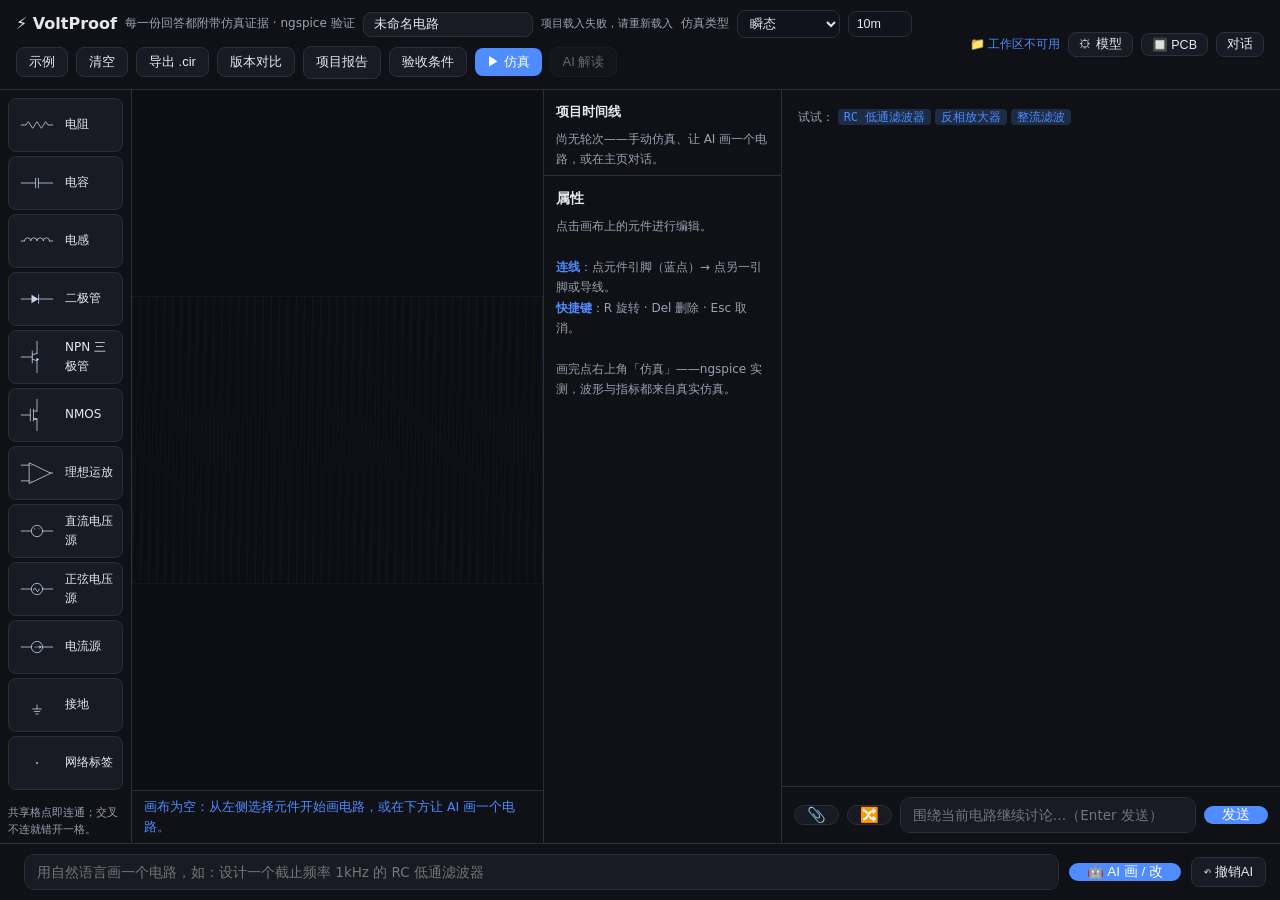
==== commit 6077310f: "fix: 工作台仿真状态、结果过期与顶栏布局 仿真成功后清掉未验证提示；连线变化时结果区改为当前错误或失效说明。交流扫描不再把模型和 PCB 挤到对话旁边，结果面板不再把元件栏和画布压出横向滚动。验收" ====
--- a/app/static/index.html
+++ b/app/static/index.html
@@ -4,7 +4,8 @@
 <meta charset="UTF-8">
 <meta name="viewport" content="width=device-width, initial-scale=1.0">
 <title>VoltProof —— 电路仿真实验助手</title>
-<link rel="stylesheet" href="board.css?v=0.3.0-proof2">
+<link rel="icon" href="/favicon.ico">
+<link rel="stylesheet" href="board.css?v=0.4.0-qa">
 <link rel="stylesheet" href="pcb.css?v=1">
 <style>
   /* 统一主页：在画板骨架（board.css）上加第 4 列「对话面板」——
@@ -46,6 +47,7 @@
 </head>
 <body>
 <header>
+  <div class="head-main">
   <h1>⚡ VoltProof</h1>
   <span class="tagline">每一份回答都附带仿真证据 · ngspice 验证</span>
   <input id="title" type="text" value="未命名电路" title="电路名称（进入对话历史与实验报告）">
@@ -68,11 +70,13 @@
   <button class="btn" id="cirBtn" title="下载当前网表 (.cir)">导出 .cir</button>
   <button class="btn primary" id="simBtn">▶ 仿真</button>
   <button class="btn" id="aiBtn" disabled title="用大模型解释最近一次仿真结果（不改电路）">AI 解读</button>
-  <span style="flex:1"></span>
-  <span id="wsInfo" title="点击切换工作区" style="cursor:pointer;color:var(--acc);font-size:12px;max-width:26%;overflow:hidden;text-overflow:ellipsis;white-space:nowrap"></span>
+  </div>
+  <div class="head-tools">
+  <span id="wsInfo" title="点击切换工作区" style="cursor:pointer;color:var(--acc);font-size:12px;max-width:220px;overflow:hidden;text-overflow:ellipsis;white-space:nowrap"></span>
   <button id="llmBtn" title="大模型设置（供应商 / API Key / 模型）" class="hbtn">⚙ 模型</button>
   <button id="pcbBtn" title="PCB 导出（实验性）：验证过的电路 → 器件映射 → 自动布线 → DRC → 制板文件" class="hbtn">🔲 PCB</button>
   <button id="histBtn" title="对话历史" class="hbtn">对话</button>
+  </div>
 </header>
 
 <div id="tabbar">
@@ -262,8 +266,8 @@
   </div>
 </div>
 
-<script src="proof.js?v=0.3.0-proof2"></script>
-<script src="board.js?v=0.3.0-proof2"></script>
+<script src="proof.js?v=0.4.0-qa"></script>
+<script src="board.js?v=0.4.0-qa"></script>
 <script src="pcb.js?v=1"></script>
 <script>
 (() => {
@@ -454,12 +458,15 @@
 send_.addEventListener('click', send);
 
 // ---- 工作区（用户决定在哪个目录工作，产物全部留在其中）----
+let currentWsRoot = "";
 async function loadWsInfo() {
   try {
     const d = await (await fetch('/api/ws')).json();
+    currentWsRoot = d.root || "";
     wsInfo.textContent = `📁 ${d.root}${d.is_default ? '（默认）' : ''} · ${d.tasks} 任务`;
   } catch (e) { wsInfo.textContent = '📁 工作区不可用'; }
 }
+window.refreshWorkspaceInfo = loadWsInfo;
 
 function recentWs() { try { return JSON.parse(localStorage.getItem('cp_recent_ws') || '[]'); } catch { return []; } }
 function rememberWs(p) {
@@ -489,7 +496,7 @@
   } catch (e) { wsErr.textContent = String(e); }
 }
 
-wsInfo.addEventListener('click', () => { wsErr.textContent = ''; renderRecent(); wsDialog.style.display = 'flex'; wsInput.focus(); });
+wsInfo.addEventListener('click', () => { wsErr.textContent = ''; wsInput.value = currentWsRoot; renderRecent(); wsDialog.style.display = 'flex'; wsInput.focus(); });
 document.getElementById('wsCancelBtn').addEventListener('click', () => wsDialog.style.display = 'none');
 document.getElementById('wsOpenBtn').addEventListener('click', () => { if (wsInput.value.trim()) openWs(wsInput.value.trim()); });
 wsInput.addEventListener('keydown', e => { if (e.key === 'Enter') document.getElementById('wsOpenBtn').click(); });
--- a/app/static/board.css
+++ b/app/static/board.css
@@ -3,7 +3,10 @@
 :root { --bg:#0f1117; --card:#181b24; --line:#2a2f3d; --text:#e6e8ee; --dim:#9aa1b2; --acc:#4f8cff; --ok:#3fb96f; --warn:#e6a23c; --err:#e05555; --wire:#8fa3c8; }
 * { box-sizing:border-box; margin:0; padding:0; }
 body { background:var(--bg); color:var(--text); font:14px/1.6 "Segoe UI",system-ui,-apple-system,"Microsoft YaHei",sans-serif; height:100vh; display:flex; flex-direction:column; overflow:hidden; }
-header { padding:10px 16px; border-bottom:1px solid var(--line); display:flex; align-items:center; gap:10px; flex-wrap:wrap; }
+header { padding:10px 16px; border-bottom:1px solid var(--line); display:flex; align-items:flex-start; gap:10px; flex-wrap:wrap; }
+header:has(.head-tools) { flex-wrap:nowrap; }
+.head-main { display:flex; flex:1 1 auto; flex-wrap:wrap; align-items:center; gap:8px; min-width:0; }
+.head-tools { display:flex; flex:0 0 auto; align-items:center; gap:8px; margin-left:12px; align-self:center; }
 header h1 { font-size:16px; }
 header a { color:var(--dim); font-size:12.5px; text-decoration:none; }
 header a:hover { color:var(--acc); }
@@ -15,21 +18,21 @@
 .btn.primary:disabled { opacity:.5; cursor:wait; }
 .btn:disabled { opacity:.4; cursor:not-allowed; }
 #main { flex:1; display:flex; min-height:0; }
-#palette { width:132px; border-right:1px solid var(--line); overflow-y:auto; padding:8px; display:flex; flex-direction:column; gap:4px; }
+#palette { width:132px; border-right:1px solid var(--line); overflow-y:auto; padding:8px; display:flex; flex-direction:column; gap:4px; min-height:0; flex-shrink:0; }
 .pal { display:flex; align-items:center; gap:6px; background:var(--card); border:1px solid var(--line); border-radius:8px; padding:4px 6px; cursor:pointer; color:var(--text); font-size:12px; }
 .pal:hover { border-color:var(--acc); }
 .pal.on { border-color:var(--acc); background:#1d2b45; }
 .pal svg { flex:none; }
-#stage { flex:1; display:flex; flex-direction:column; min-width:0; }
-#canvasWrap { flex:1; overflow:auto; background:#0c0e14; }
-#svg { display:block; min-width:1000px; width:100%; height:auto; cursor:crosshair; }
+#stage { flex:1; display:flex; flex-direction:column; min-width:0; min-height:0; }
+#canvasWrap { flex:1; min-height:0; overflow:hidden; background:#0c0e14; }
+#svg { display:block; width:100%; height:100%; min-width:0; cursor:crosshair; }
 #status { border-top:1px solid var(--line); padding:6px 12px; font-size:12.5px; color:var(--dim); min-height:32px; max-height:88px; overflow-y:auto; }
 #status .e { color:var(--err); } #status .w { color:var(--warn); } #status .k { color:var(--acc); }
 #props { flex:1; overflow-y:auto; padding:12px; font-size:13px; }
 #props label { color:var(--dim); font-size:12px; display:block; margin:10px 0 4px; }
 #props input { width:100%; }
 #propHint { color:var(--dim); font-size:11.5px; margin-top:6px; line-height:1.5; }
-#resultPanel { display:none; border-top:1px solid var(--line); background:var(--card); max-height:46vh; overflow-y:auto; padding:14px 18px; }
+#resultPanel { display:none; border-top:1px solid var(--line); background:var(--card); max-height:30vh; overflow-y:auto; padding:14px 18px; flex:0 1 auto; }
 .evidence { max-width:980px; margin:0 auto; }
 .verdict { font-weight:600; margin-bottom:6px; }
 .verdict.ok { color:var(--ok); } .verdict.fail { color:var(--warn); }
@@ -56,7 +59,7 @@
 #aiSend { background:var(--acc); border:none; color:#fff; border-radius:10px; padding:0 18px; cursor:pointer; font-size:13.5px; white-space:nowrap; }
 #aiSend:disabled { opacity:.5; cursor:wait; }
 /* 右栏会话流 */
-#side { width:238px; border-left:1px solid var(--line); display:flex; flex-direction:column; min-height:0; }
+#side { width:238px; border-left:1px solid var(--line); display:flex; flex-direction:column; min-height:0; flex-shrink:0; }
 #roundsBox { border-bottom:1px solid var(--line); max-height:38%; overflow-y:auto; padding:10px 12px 6px; }
 #roundsBox > b { font-size:13px; }
 .round { font-size:12px; line-height:1.5; padding:4px 6px; margin:3px 0; border-radius:6px; background:#10131b; border-left:3px solid var(--ok); overflow:hidden; text-overflow:ellipsis; white-space:nowrap; }
@@ -67,7 +70,7 @@
 #previewBar { flex-wrap:wrap; flex-shrink:0; }
 #previewBar .btn { white-space:nowrap; }
 @media (max-width:800px) {
-  header { gap:6px; padding:8px; }
+  header { gap:6px; padding:8px; flex-wrap:wrap; }
   header .tagline { display:none; }
   #palette { width:92px; flex-shrink:0; padding:5px; }
   .pal { flex-direction:column; gap:0; }
@@ -83,11 +86,13 @@
 .proof-table { border-collapse:collapse; width:100%; margin:10px 0; font-size:12px; }
 .proof-table th,.proof-table td { border-bottom:1px solid var(--line); padding:6px; text-align:left; }
 .proof-warning { color:var(--warn); margin:7px 0; font-size:12px; }
-.proof-dialog { background:var(--bg); color:var(--text); border:1px solid var(--line); border-radius:12px; padding:22px; width:min(900px,92vw); max-height:85vh; overflow:auto; }
+.proof-dialog { background:var(--bg); color:var(--text); border:1px solid var(--line); border-radius:12px; padding:22px; width:min(900px,92vw); max-height:85vh; overflow:auto; margin:auto; }
 .proof-dialog::backdrop { background:rgba(0,0,0,.65); }
 .requirement-row { display:flex; gap:8px; align-items:end; flex-wrap:wrap; margin:12px 0; padding:10px; background:var(--card); }
 .requirement-row label { display:flex; flex-direction:column; gap:4px; font-size:12px; }
 .requirement-row input { width:90px; }
 .proof-state { color:var(--dim); font-size:11px; }
 .proof-wave { margin:10px 0; border:1px solid var(--line); padding:8px; border-radius:8px; }
+.proof-wave canvas { display:block; width:100%; height:240px; margin:6px 0 8px; }
+.proof-wave [data-cursor] { margin:0 0 4px; }
 .proof-wave label { font-size:11px; color:var(--dim); }
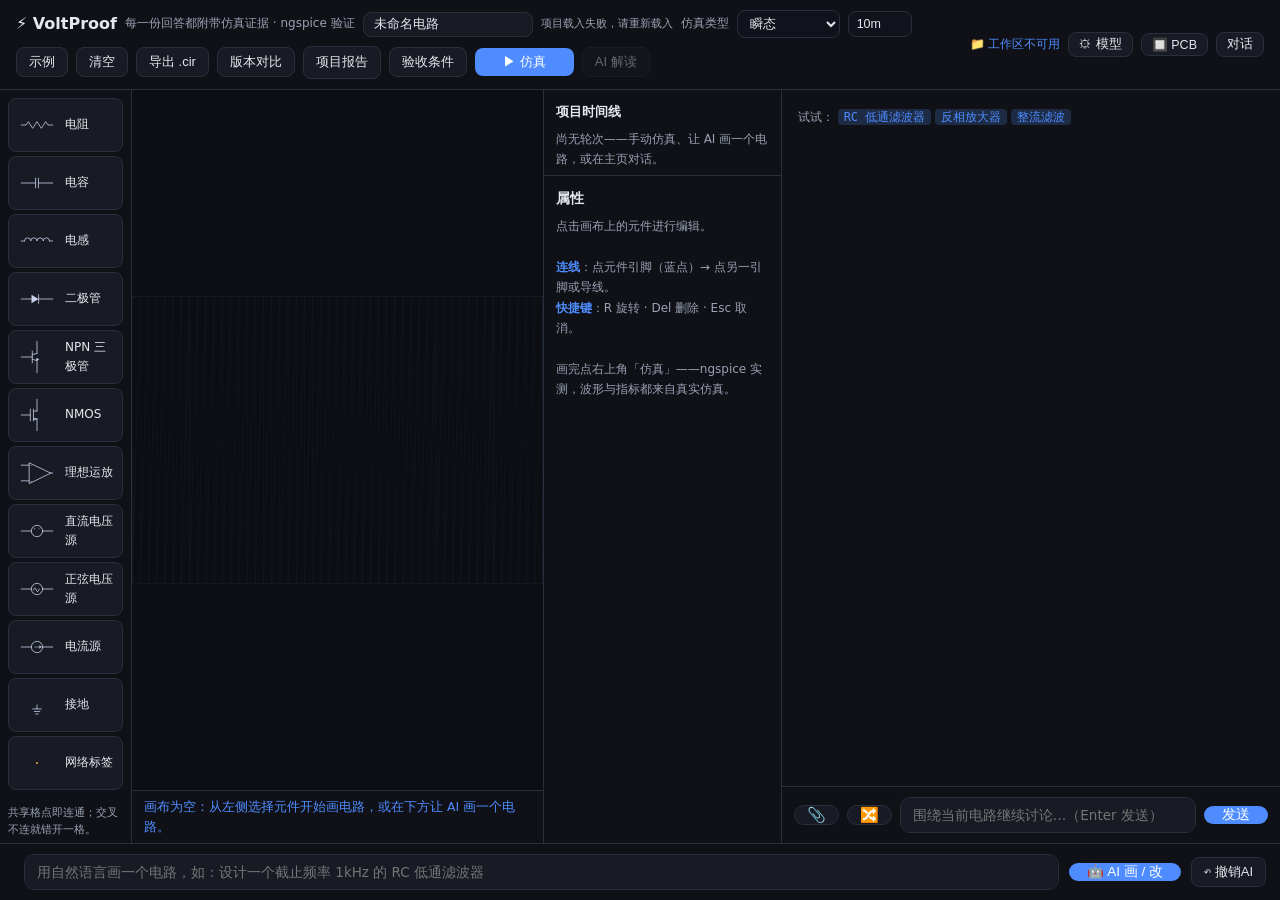
==== commit 8bfee036: "fix: 未达标仿真入库、PCB 失败提示与 what-if 保留画布 验收未达标的仿真也会保存并成为当前版本，项目不再停在未验证。PCB 任务失败时用中文列出阻断原因；第一次预检按已自动勾选的激励端" ====
--- a/app/static/index.html
+++ b/app/static/index.html
@@ -694,6 +694,8 @@
     if (!r.ok || d.error) throw new Error(d.error || '扫描失败');
     whatifDialog.style.display = 'none';
     addMsg('assistant', renderWhatif(d));
+    if (window.VPBoard) window.VPBoard.reloadRounds();
+    if (window.refreshWorkspaceInfo) window.refreshWorkspaceInfo();
   } catch (e) {
     wfMsg.style.color = 'var(--warn)'; wfMsg.textContent = String(e.message || e);
   }
--- a/app/static/board.css
+++ b/app/static/board.css
@@ -3,10 +3,11 @@
 :root { --bg:#0f1117; --card:#181b24; --line:#2a2f3d; --text:#e6e8ee; --dim:#9aa1b2; --acc:#4f8cff; --ok:#3fb96f; --warn:#e6a23c; --err:#e05555; --wire:#8fa3c8; }
 * { box-sizing:border-box; margin:0; padding:0; }
 body { background:var(--bg); color:var(--text); font:14px/1.6 "Segoe UI",system-ui,-apple-system,"Microsoft YaHei",sans-serif; height:100vh; display:flex; flex-direction:column; overflow:hidden; }
-header { padding:10px 16px; border-bottom:1px solid var(--line); display:flex; align-items:flex-start; gap:10px; flex-wrap:wrap; }
-header:has(.head-tools) { flex-wrap:nowrap; }
+header { padding:10px 16px; border-bottom:1px solid var(--line); display:flex; align-items:flex-start; gap:10px; flex-wrap:wrap; background:var(--bg); flex-shrink:0; position:relative; z-index:5; }
+header:has(.head-tools) { flex-wrap:nowrap; align-items:center; }
 .head-main { display:flex; flex:1 1 auto; flex-wrap:wrap; align-items:center; gap:8px; min-width:0; }
-.head-tools { display:flex; flex:0 0 auto; align-items:center; gap:8px; margin-left:12px; align-self:center; }
+.head-tools { display:flex; flex:0 0 auto; flex-wrap:nowrap; align-items:center; gap:8px; margin-left:12px; background:var(--bg); }
+#simBtn { min-width:7.6em; text-align:center; flex:none; }
 header h1 { font-size:16px; }
 header a { color:var(--dim); font-size:12.5px; text-decoration:none; }
 header a:hover { color:var(--acc); }
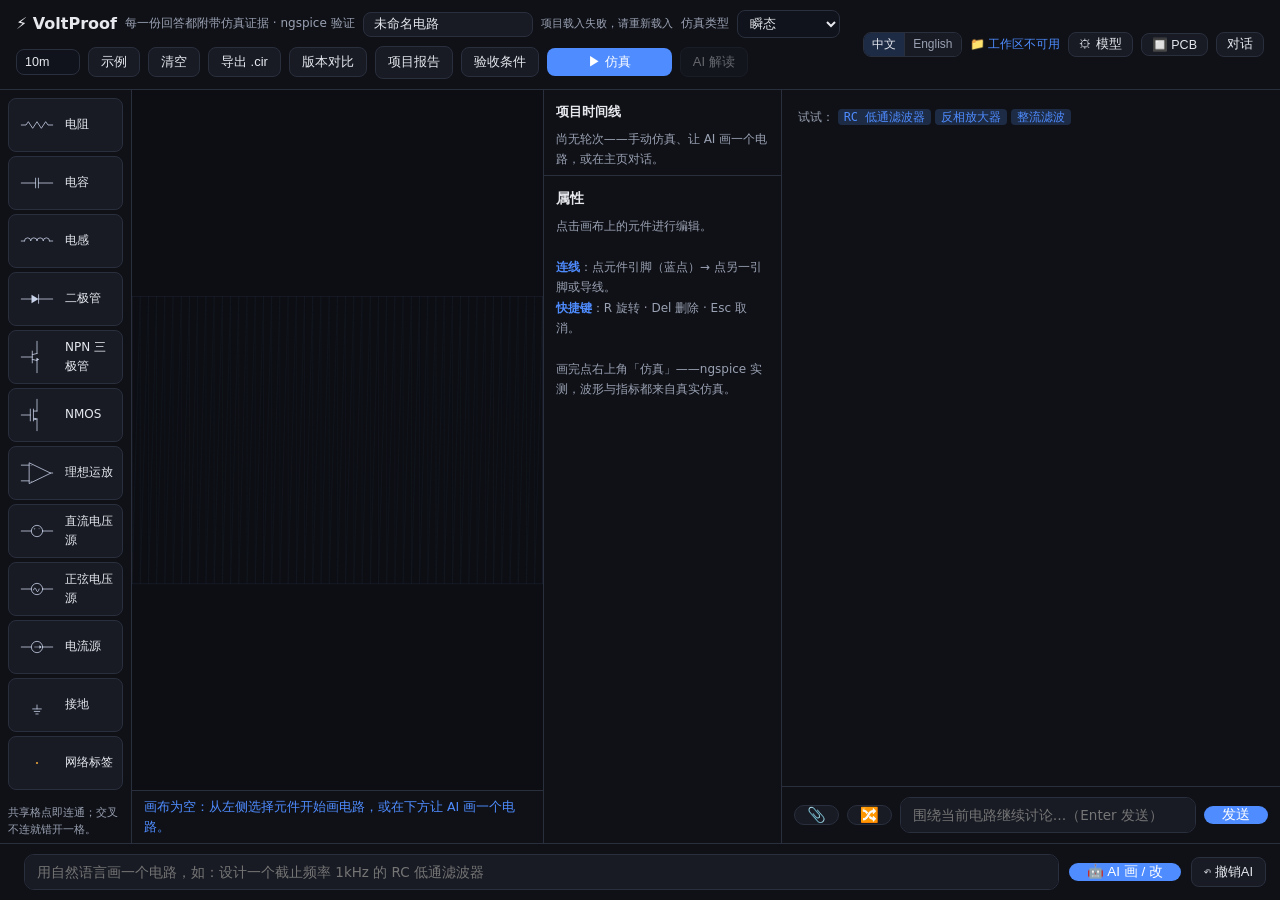
==== commit e89a211b: "feat: 工作台界面可在中文与英文之间切换 默认仍是简体中文，选择记在浏览器本地并立即生效，不重载画布。页面文案和展示给用户的接口消息跟随该选择。  Co-authored-by: Kevin-Y5" ====
--- a/app/static/index.html
+++ b/app/static/index.html
@@ -5,7 +5,7 @@
 <meta name="viewport" content="width=device-width, initial-scale=1.0">
 <title>VoltProof —— 电路仿真实验助手</title>
 <link rel="icon" href="/favicon.ico">
-<link rel="stylesheet" href="board.css?v=0.4.0-qa">
+<link rel="stylesheet" href="board.css?v=0.4.0-i18n">
 <link rel="stylesheet" href="pcb.css?v=1">
 <style>
   /* 统一主页：在画板骨架（board.css）上加第 4 列「对话面板」——
@@ -45,116 +45,120 @@
   }
 </style>
 </head>
-<body>
+<body data-title-key="doc.title">
 <header>
   <div class="head-main">
   <h1>⚡ VoltProof</h1>
-  <span class="tagline">每一份回答都附带仿真证据 · ngspice 验证</span>
-  <input id="title" type="text" value="未命名电路" title="电路名称（进入对话历史与实验报告）">
-  <label style="color:var(--dim);font-size:12px">仿真类型</label>
+  <span class="tagline" data-i18n="tagline">每一份回答都附带仿真证据 · ngspice 验证</span>
+  <input id="title" type="text" value="未命名电路" data-i18n-title="title.tip" title="电路名称（进入对话历史与实验报告）">
+  <label style="color:var(--dim);font-size:12px" data-i18n="analysis.label">仿真类型</label>
   <select id="analysis">
-    <option value="op">直流工作点</option>
-    <option value="tran" selected>瞬态</option>
-    <option value="ac">交流扫描</option>
+    <option value="op" data-i18n="analysis.op">直流工作点</option>
+    <option value="tran" selected data-i18n="analysis.tran">瞬态</option>
+    <option value="ac" data-i18n="analysis.ac">交流扫描</option>
   </select>
   <span id="anParams" style="display:flex;gap:6px;align-items:center">
-    <input id="tstop" type="text" value="10m" title="瞬态仿真时长" style="width:64px">
+    <input id="tstop" type="text" value="10m" data-i18n-title="analysis.tstop" title="瞬态仿真时长" style="width:64px">
     <span id="acBox" style="display:none;gap:6px;align-items:center">
-      <input id="fstart" type="text" value="10" title="起始频率" style="width:56px">
+      <input id="fstart" type="text" value="10" data-i18n-title="analysis.fstart" title="起始频率" style="width:56px">
       <span style="color:var(--dim)">→</span>
-      <input id="fstop" type="text" value="100k" title="终止频率" style="width:64px">
+      <input id="fstop" type="text" value="100k" data-i18n-title="analysis.fstop" title="终止频率" style="width:64px">
     </span>
   </span>
-  <button class="btn" id="demoBtn" title="载入示例 RC 低通滤波器">示例</button>
-  <button class="btn" id="clearBtn">清空</button>
-  <button class="btn" id="cirBtn" title="下载当前网表 (.cir)">导出 .cir</button>
-  <button class="btn primary" id="simBtn">▶ 仿真</button>
-  <button class="btn" id="aiBtn" disabled title="用大模型解释最近一次仿真结果（不改电路）">AI 解读</button>
+  <button class="btn" id="demoBtn" data-i18n="demo" data-i18n-title="demo.tip" title="载入示例 RC 低通滤波器">示例</button>
+  <button class="btn" id="clearBtn" data-i18n="clear">清空</button>
+  <button class="btn" id="cirBtn" data-i18n="export.cir" data-i18n-title="export.cir.tip" title="下载当前网表 (.cir)">导出 .cir</button>
+  <button class="btn primary" id="simBtn" data-i18n="sim.run">▶ 仿真</button>
+  <button class="btn" id="aiBtn" disabled data-i18n="ai.explain" data-i18n-title="ai.explain.tip" title="用大模型解释最近一次仿真结果（不改电路）">AI 解读</button>
   </div>
   <div class="head-tools">
-  <span id="wsInfo" title="点击切换工作区" style="cursor:pointer;color:var(--acc);font-size:12px;max-width:220px;overflow:hidden;text-overflow:ellipsis;white-space:nowrap"></span>
-  <button id="llmBtn" title="大模型设置（供应商 / API Key / 模型）" class="hbtn">⚙ 模型</button>
-  <button id="pcbBtn" title="PCB 导出（实验性）：验证过的电路 → 器件映射 → 自动布线 → DRC → 制板文件" class="hbtn">🔲 PCB</button>
-  <button id="histBtn" title="对话历史" class="hbtn">对话</button>
+  <div class="lang-switch" role="group" data-i18n-aria="lang.group" aria-label="界面语言">
+    <button type="button" class="lang-btn" data-set-lang="zh-CN">中文</button>
+    <button type="button" class="lang-btn" data-set-lang="en">English</button>
+  </div>
+  <span id="wsInfo" data-i18n-title="ws.tip" title="点击切换工作区" style="cursor:pointer;color:var(--acc);font-size:12px;max-width:220px;overflow:hidden;text-overflow:ellipsis;white-space:nowrap"></span>
+  <button id="llmBtn" data-i18n="model" data-i18n-title="model.tip" title="大模型设置（供应商 / API Key / 模型）" class="hbtn">⚙ 模型</button>
+  <button id="pcbBtn" data-i18n="pcb" data-i18n-title="pcb.tip" title="PCB 导出（实验性）：验证过的电路 → 器件映射 → 自动布线 → DRC → 制板文件" class="hbtn">🔲 PCB</button>
+  <button id="histBtn" data-i18n="hist" data-i18n-title="hist.tip" title="对话历史" class="hbtn">对话</button>
   </div>
 </header>
 
 <div id="tabbar">
-  <button class="btn primary" id="tabDrawBtn">📐 画布</button>
-  <button class="btn" id="tabChatBtn">💬 对话</button>
-  <button class="btn" id="tabPcbBtn">🔲 PCB</button>
+  <button class="btn primary" id="tabDrawBtn" data-i18n="tab.draw">📐 画布</button>
+  <button class="btn" id="tabChatBtn" data-i18n="tab.chat">💬 对话</button>
+  <button class="btn" id="tabPcbBtn" data-i18n="tab.pcb">🔲 PCB</button>
 </div>
 
 <div id="main">
   <div id="palette"></div>
   <div id="stage">
     <div id="previewBar">
-      <span style="color:var(--acc)">🤖 AI 电路预览中</span>
-      <span style="color:var(--dim);font-size:12px">高亮部分为 AI 生成的电路，确认后替换画布（旧图可撤销找回）</span>
+      <span style="color:var(--acc)" data-i18n="preview.title">🤖 AI 电路预览中</span>
+      <span style="color:var(--dim);font-size:12px" data-i18n="preview.hint">高亮部分为 AI 生成的电路，确认后替换画布（旧图可撤销找回）</span>
       <span style="flex:1"></span>
-      <button class="btn primary" id="applyBtn">✓ 应用到画布</button>
-      <button class="btn" id="discardBtn">✗ 丢弃</button>
-    </div>
-    <div id="canvasWrap"><svg id="svg" xmlns="http://www.w3.org/2000/svg" viewBox="0 0 1000 700"></svg></div>
+      <button class="btn primary" id="applyBtn" data-i18n="preview.apply">✓ 应用到画布</button>
+      <button class="btn" id="discardBtn" data-i18n="preview.discard">✗ 丢弃</button>
+    </div>
+    <div id="canvasWrap"><svg id="svg" xmlns="http://www.w3.org/2000/svg" viewBox="0 0 1000 700" preserveAspectRatio="xMidYMid meet"></svg></div>
     <div id="status"></div>
   </div>
   <div id="side">
-    <div id="roundsBox"><b>项目时间线</b><div id="roundsList" class="hints" style="margin-top:6px"></div></div>
+    <div id="roundsBox"><b data-i18n="timeline">项目时间线</b><div id="roundsList" class="hints" style="margin-top:6px"></div></div>
     <div id="props">
-      <b style="font-size:13.5px">属性</b>
-      <div id="propBody" class="hints" style="margin-top:6px">点击画布上的元件进行编辑。<br>点元件引脚（蓝点）开始连线，再点另一引脚或导线结束。</div>
+      <b style="font-size:13.5px" data-i18n="props">属性</b>
+      <div id="propBody" class="hints" style="margin-top:6px" data-i18n-html="props.empty">点击画布上的元件进行编辑。<br>点元件引脚（蓝点）开始连线，再点另一引脚或导线结束。</div>
     </div>
   </div>
   <div id="chatPane">
     <div id="chat">
-      <div class="hint">
-        试试：
-        <code onclick="fill('设计一个截止频率1kHz的RC低通滤波器')">RC 低通滤波器</code>
-        <code onclick="fill('用理想运放设计一个增益-10倍的反相放大器，仿真验证')">反相放大器</code>
-        <code onclick="fill('设计桥式整流+电容滤波电路，220V/50Hz降压到12V，纹波<1V')">整流滤波</code>
+      <div class="hint" id="chatHint">
+        <span data-i18n="try">试试：</span>
+        <code data-i18n="ex.rc" data-fill="ex.rc.prompt">RC 低通滤波器</code>
+        <code data-i18n="ex.amp" data-fill="ex.amp.prompt">反相放大器</code>
+        <code data-i18n="ex.rect" data-fill="ex.rect.prompt">整流滤波</code>
         <span id="chipInfo" style="display:none;margin-top:6px;color:var(--acc)"></span>
       </div>
     </div>
     <footer>
       <input type="file" id="file" accept=".cir,.sp,.ckt,.net,.spi,.spice,.txt,.md" hidden>
-      <button id="attach" title="上传网表或文本文件" class="fbtn">📎</button>
-      <button id="whatifBtn" title="what-if 参数扫描：对当前电路改一个元件值，逐点真实仿真看趋势（非 AI 生成）" class="fbtn">🔀</button>
-      <textarea id="input" rows="1" placeholder="围绕当前电路继续讨论…（Enter 发送）"></textarea>
-      <button id="send">发送</button>
+      <button id="attach" data-i18n-title="attach.tip" title="上传网表或文本文件" class="fbtn">📎</button>
+      <button id="whatifBtn" data-i18n-title="whatif.btn" title="what-if 参数扫描：对当前电路改一个元件值，逐点真实仿真看趋势（非 AI 生成）" class="fbtn">🔀</button>
+      <textarea id="input" rows="1" data-i18n-placeholder="chat.placeholder" placeholder="围绕当前电路继续讨论…（Enter 发送）"></textarea>
+      <button id="send" data-i18n="send">发送</button>
     </footer>
   </div>
   <div id="pcbPane">
     <div id="pcbSide">
       <div id="pcbCaps" class="pcbbox"></div>
       <div class="pcbbox">
-        <b style="font-size:13.5px">① 预检当前电路</b>
-        <div class="hint" style="margin:6px 0">从项目已验证的电路出发。激励源的网络须声明为外部端子（将生成连接器）。</div>
+        <b style="font-size:13.5px" data-i18n="pcb.step1">① 预检当前电路</b>
+        <div class="hint" style="margin:6px 0" data-i18n="pcb.step1hint">从项目已验证的电路出发。激励源的网络须声明为外部端子（将生成连接器）。</div>
         <div id="pcbPorts" style="margin:6px 0"></div>
         <div style="display:flex;gap:6px;align-items:center;margin:6px 0;flex-wrap:wrap">
-          <span class="hint">安装：</span>
+          <span class="hint" data-i18n="pcb.mount">安装：</span>
           <select id="pcbMount" style="background:#10131b;border:1px solid var(--line);color:var(--text);border-radius:8px;padding:3px 6px">
-            <option value="tht">直插 THT</option>
-            <option value="smd">贴片 SMD(0805)</option>
+            <option value="tht" data-i18n="pcb.tht">直插 THT</option>
+            <option value="smd" data-i18n="pcb.smd">贴片 SMD(0805)</option>
           </select>
-          <span class="hint">板尺寸：</span>
-          <input id="pcbW" type="text" placeholder="宽mm" style="width:52px;background:#10131b;border:1px solid var(--line);color:var(--text);border-radius:8px;padding:3px 6px">
+          <span class="hint" data-i18n="pcb.size">板尺寸：</span>
+          <input id="pcbW" type="text" data-i18n-placeholder="pcb.w" placeholder="宽mm" style="width:52px;background:#10131b;border:1px solid var(--line);color:var(--text);border-radius:8px;padding:3px 6px">
           <span class="hint">×</span>
-          <input id="pcbH" type="text" placeholder="高mm" style="width:52px;background:#10131b;border:1px solid var(--line);color:var(--text);border-radius:8px;padding:3px 6px">
-          <label class="hint" style="cursor:pointer"><input id="pcbHoles" type="checkbox"> M3 安装孔</label>
+          <input id="pcbH" type="text" data-i18n-placeholder="pcb.h" placeholder="高mm" style="width:52px;background:#10131b;border:1px solid var(--line);color:var(--text);border-radius:8px;padding:3px 6px">
+          <label class="hint" style="cursor:pointer"><input id="pcbHoles" type="checkbox"> <span data-i18n="pcb.holes">M3 安装孔</span></label>
         </div>
         <div style="display:flex;gap:8px;margin-top:6px">
-          <button class="btn" id="pcbPreBtn">预检</button>
-          <button class="btn primary" id="pcbRunBtn">② 生成 PCB</button>
-          <button class="btn" id="pcbCancelBtn" style="display:none">取消</button>
+          <button class="btn" id="pcbPreBtn" data-i18n="pcb.pre">预检</button>
+          <button class="btn primary" id="pcbRunBtn" data-i18n="pcb.run">② 生成 PCB</button>
+          <button class="btn" id="pcbCancelBtn" data-i18n="cancel" style="display:none">取消</button>
         </div>
         <div id="pcbPreOut" class="hint" style="margin-top:8px"></div>
       </div>
       <div class="pcbbox">
-        <b style="font-size:13.5px">③ 版本</b>
+        <b style="font-size:13.5px" data-i18n="pcb.step3">③ 版本</b>
         <div id="pcbVerList" class="hint" style="margin-top:6px"></div>
       </div>
       <div class="pcbbox" id="pcbJobBox" style="display:none">
-        <b style="font-size:13.5px">任务进度</b>
+        <b style="font-size:13.5px" data-i18n="pcb.progress">任务进度</b>
         <div id="pcbJobOut" class="hint" style="margin-top:6px"></div>
       </div>
     </div>
@@ -163,12 +167,12 @@
         <span id="pcbAdjustCount" style="color:var(--acc);font-size:12.5px"></span>
         <span id="pcbSelOps" style="display:flex;gap:6px;align-items:center">
           <span id="pcbSelName" class="hint"></span>
-          <button class="btn" id="pcbRotL" title="选中元件逆时针旋转 90°" disabled>⟲ 90°</button>
-          <button class="btn" id="pcbRotR" title="选中元件顺时针旋转 90°" disabled>⟳ 90°</button>
-          <button class="btn" id="pcbLockBtn" disabled>🔒 锁定</button>
+          <button class="btn" id="pcbRotL" data-i18n-title="pcb.rotL" title="选中元件逆时针旋转 90°" disabled>⟲ 90°</button>
+          <button class="btn" id="pcbRotR" data-i18n-title="pcb.rotR" title="选中元件顺时针旋转 90°" disabled>⟳ 90°</button>
+          <button class="btn" id="pcbLockBtn" data-i18n="pcb.lock" disabled>🔒 锁定</button>
         </span>
-        <button class="btn primary" id="pcbRerouteBtn">🔁 重布线（新候选）</button>
-        <button class="btn" id="pcbAdjustResetBtn">放弃调整</button>
+        <button class="btn primary" id="pcbRerouteBtn" data-i18n="pcb.reroute">🔁 重布线（新候选）</button>
+        <button class="btn" id="pcbAdjustResetBtn" data-i18n="pcb.reset">放弃调整</button>
       </div>
       <div id="pcbViewCap" class="hint"></div></div>
   </div>
@@ -178,15 +182,15 @@
 
 <div id="aiBar">
   <span id="aiStageLine"></span>
-  <textarea id="aiInput" rows="1" placeholder="用自然语言画一个电路，如：设计一个截止频率 1kHz 的 RC 低通滤波器"></textarea>
-  <button id="aiSend" title="AI 生成/修改电路：LLM 出网表并经 ngspice 验证后布局到画布（预览确认）">🤖 AI 画 / 改</button>
-  <button class="btn" id="undoBtn" title="撤销最近一次 AI 应用，找回之前的画布">↶ 撤销AI</button>
+  <textarea id="aiInput" rows="1" data-i18n-placeholder="ai.placeholder.empty" placeholder="用自然语言画一个电路，如：设计一个截止频率 1kHz 的 RC 低通滤波器"></textarea>
+  <button id="aiSend" data-i18n="ai.send" data-i18n-title="ai.sendTip" title="AI 生成/修改电路：LLM 出网表并经 ngspice 验证后布局到画布（预览确认）">🤖 AI 画 / 改</button>
+  <button class="btn" id="undoBtn" data-i18n="ai.undo" data-i18n-title="ai.undoTip" title="撤销最近一次 AI 应用，找回之前的画布">↶ 撤销AI</button>
 </div>
 
 <aside id="histPanel" style="display:none;position:fixed;right:0;top:49px;bottom:66px;width:380px;background:var(--card);border-left:1px solid var(--line);overflow-y:auto;padding:12px;z-index:30">
   <div style="display:flex;justify-content:space-between;align-items:center;gap:8px">
-    <b>对话历史</b>
-    <button id="newConvBtn" style="background:#1d2b45;border:none;color:var(--acc);border-radius:8px;padding:4px 12px;font-size:12px;cursor:pointer">＋ 新对话</button>
+    <b data-i18n="hist.title">对话历史</b>
+    <button id="newConvBtn" data-i18n="hist.new" style="background:#1d2b45;border:none;color:var(--acc);border-radius:8px;padding:4px 12px;font-size:12px;cursor:pointer">＋ 新对话</button>
   </div>
   <div id="histWs" style="color:var(--dim);font-size:11px;overflow:hidden;text-overflow:ellipsis;white-space:nowrap;margin:4px 0"></div>
   <div id="histList"></div>
@@ -194,37 +198,37 @@
 
 <div id="wsDialog" style="display:none;position:fixed;inset:0;background:rgba(0,0,0,.5);z-index:40;align-items:center;justify-content:center">
   <div style="background:var(--card);border:1px solid var(--line);border-radius:12px;padding:16px;width:500px;max-width:92vw">
-    <b>切换工作区</b>
-    <p style="color:var(--dim);font-size:12px;margin:6px 0">输入本地目录的绝对路径。之后所有产物（电路/波形/报告）与会话状态都只保存在该目录内，拷走文件夹即完整归档。</p>
-    <input id="wsInput" style="width:100%;background:#10131b;border:1px solid var(--line);border-radius:8px;color:var(--text);padding:8px 10px;font-size:13px;outline:none" placeholder="D:\projects\my-circuits">
+    <b data-i18n="ws.title">切换工作区</b>
+    <p style="color:var(--dim);font-size:12px;margin:6px 0" data-i18n="ws.help">输入本地目录的绝对路径。之后所有产物（电路/波形/报告）与会话状态都只保存在该目录内，拷走文件夹即完整归档。</p>
+    <input id="wsInput" style="width:100%;background:#10131b;border:1px solid var(--line);border-radius:8px;color:var(--text);padding:8px 10px;font-size:13px;outline:none" data-i18n-placeholder="ws.placeholder" placeholder="D:\projects\my-circuits">
     <div id="wsRecent" style="margin-top:8px"></div>
     <div id="wsErr" style="color:var(--warn);font-size:12px;margin-top:6px"></div>
     <div style="margin-top:12px;text-align:right">
-      <button id="wsCancelBtn" style="background:var(--card);border:1px solid var(--line);border-radius:8px;color:var(--text);padding:6px 14px;cursor:pointer">取消</button>
-      <button id="wsOpenBtn" style="background:var(--acc);border:none;color:#fff;border-radius:8px;padding:6px 16px;cursor:pointer;margin-left:8px">打开</button>
+      <button id="wsCancelBtn" data-i18n="cancel" style="background:var(--card);border:1px solid var(--line);border-radius:8px;color:var(--text);padding:6px 14px;cursor:pointer">取消</button>
+      <button id="wsOpenBtn" data-i18n="open" style="background:var(--acc);border:none;color:#fff;border-radius:8px;padding:6px 16px;cursor:pointer;margin-left:8px">打开</button>
     </div>
   </div>
 </div>
 
 <div id="llmDialog" style="display:none;position:fixed;inset:0;background:rgba(0,0,0,.5);z-index:40;align-items:center;justify-content:center">
   <div style="background:var(--card);border:1px solid var(--line);border-radius:12px;padding:16px;width:500px;max-width:92vw">
-    <b>大模型设置</b>
-    <p style="color:var(--dim);font-size:12px;margin:6px 0">任何 OpenAI 兼容供应商均可。API Key 只保存在本机 settings.json，不会回显完整内容，也不会发给除供应商以外的任何地方。</p>
+    <b data-i18n="llm.title">大模型设置</b>
+    <p style="color:var(--dim);font-size:12px;margin:6px 0" data-i18n="llm.help">任何 OpenAI 兼容供应商均可。API Key 只保存在本机 settings.json，不会回显完整内容，也不会发给除供应商以外的任何地方。</p>
     <label style="color:var(--dim);font-size:12px;display:block;margin:8px 0 4px">Base URL</label>
     <input id="llmUrl" style="width:100%;background:#10131b;border:1px solid var(--line);border-radius:8px;color:var(--text);padding:8px 10px;font-size:13px;outline:none" placeholder="https://api.deepseek.com">
-    <label style="color:var(--dim);font-size:12px;display:block;margin:8px 0 4px">API Key <span id="llmKeyState" style="color:var(--acc)"></span></label>
+    <label style="color:var(--dim);font-size:12px;display:block;margin:8px 0 4px"><span data-i18n="llm.key">API Key</span> <span id="llmKeyState" style="color:var(--acc)"></span></label>
     <input id="llmKey" type="password" autocomplete="off" style="width:100%;background:#10131b;border:1px solid var(--line);border-radius:8px;color:var(--text);padding:8px 10px;font-size:13px;outline:none" placeholder="sk-…">
-    <label style="color:var(--dim);font-size:12px;display:block;margin:8px 0 4px">模型</label>
+    <label style="color:var(--dim);font-size:12px;display:block;margin:8px 0 4px" data-i18n="llm.model">模型</label>
     <div style="display:flex;gap:8px">
-      <input id="llmModel" style="flex:1;background:#10131b;border:1px solid var(--line);border-radius:8px;color:var(--text);padding:8px 10px;font-size:13px;outline:none" placeholder="deepseek-flash（可点右侧按钮拉取列表）">
-      <button id="llmFetchModels" style="background:var(--card);border:1px solid var(--line);border-radius:8px;color:var(--text);padding:0 12px;font-size:12.5px;cursor:pointer;white-space:nowrap">获取列表</button>
+      <input id="llmModel" style="flex:1;background:#10131b;border:1px solid var(--line);border-radius:8px;color:var(--text);padding:8px 10px;font-size:13px;outline:none" data-i18n-placeholder="llm.modelPh" placeholder="deepseek-flash（可点右侧按钮拉取列表）">
+      <button id="llmFetchModels" data-i18n="llm.fetch" style="background:var(--card);border:1px solid var(--line);border-radius:8px;color:var(--text);padding:0 12px;font-size:12.5px;cursor:pointer;white-space:nowrap">获取列表</button>
     </div>
     <div id="llmMsg" style="color:var(--warn);font-size:12px;margin-top:8px;min-height:16px"></div>
     <div style="margin-top:10px;display:flex;justify-content:space-between;align-items:center">
-      <span style="color:var(--dim);font-size:11.5px">留空的项保持不变 · Key 输入框留空 = 不修改</span>
+      <span style="color:var(--dim);font-size:11.5px" data-i18n="llm.keep">留空的项保持不变 · Key 输入框留空 = 不修改</span>
       <span>
-        <button id="llmCancelBtn" style="background:var(--card);border:1px solid var(--line);border-radius:8px;color:var(--text);padding:6px 14px;cursor:pointer">取消</button>
-        <button id="llmSaveBtn" style="background:var(--acc);border:none;color:#fff;border-radius:8px;padding:6px 16px;cursor:pointer;margin-left:8px">保存</button>
+        <button id="llmCancelBtn" data-i18n="cancel" style="background:var(--card);border:1px solid var(--line);border-radius:8px;color:var(--text);padding:6px 14px;cursor:pointer">取消</button>
+        <button id="llmSaveBtn" data-i18n="save" style="background:var(--acc);border:none;color:#fff;border-radius:8px;padding:6px 16px;cursor:pointer;margin-left:8px">保存</button>
       </span>
     </div>
   </div>
@@ -232,43 +236,44 @@
 
 <div id="whatifDialog" style="display:none;position:fixed;inset:0;background:rgba(0,0,0,.5);z-index:40;align-items:center;justify-content:center">
   <div style="background:var(--card);border:1px solid var(--line);border-radius:12px;padding:16px;width:520px;max-width:92vw">
-    <b>what-if 参数扫描</b>
-    <p style="color:var(--dim);font-size:12px;margin:6px 0">对当前项目已验证的电路，把一个元件改成多个值逐点<b>真实仿真</b>，看波形族与指标趋势——纯确定性，非 AI 生成。</p>
+    <b data-i18n="whatif.title">what-if 参数扫描</b>
+    <p style="color:var(--dim);font-size:12px;margin:6px 0" data-i18n="whatif.help">对当前项目已验证的电路，把一个元件改成多个值逐点真实仿真，看波形族与指标趋势——纯确定性，非 AI 生成。</p>
     <div style="display:flex;gap:8px;margin-top:8px">
       <div style="flex:1">
-        <label style="color:var(--dim);font-size:12px;display:block;margin-bottom:4px">扫描元件</label>
+        <label style="color:var(--dim);font-size:12px;display:block;margin-bottom:4px" data-i18n="whatif.comp">扫描元件</label>
         <select id="wfComp" style="width:100%;background:#10131b;border:1px solid var(--line);border-radius:8px;color:var(--text);padding:8px 10px;font-size:13px;outline:none"></select>
       </div>
       <div style="flex:1">
-        <label style="color:var(--dim);font-size:12px;display:block;margin-bottom:4px">观测指标</label>
+        <label style="color:var(--dim);font-size:12px;display:block;margin-bottom:4px" data-i18n="whatif.metric">观测指标</label>
         <select id="wfMetric" style="width:100%;background:#10131b;border:1px solid var(--line);border-radius:8px;color:var(--text);padding:8px 10px;font-size:13px;outline:none">
-          <option value="vpp">输出峰峰值</option>
-          <option value="mean">输出均值</option>
-          <option value="freq">主频</option>
-          <option value="gain">增益 (out/in)</option>
-          <option value="fc">-3dB 截止频率</option>
+          <option value="vpp" data-i18n="metric.vpp">输出峰峰值</option>
+          <option value="mean" data-i18n="metric.mean">输出均值</option>
+          <option value="freq" data-i18n="metric.freq">主频</option>
+          <option value="gain" data-i18n="metric.gain">增益 (out/in)</option>
+          <option value="fc" data-i18n="metric.fc">-3dB 截止频率</option>
         </select>
       </div>
     </div>
-    <label style="color:var(--dim);font-size:12px;display:block;margin:8px 0 4px">取值（逗号分隔，SPICE 写法，最多 12 个）</label>
-    <input id="wfValues" style="width:100%;background:#10131b;border:1px solid var(--line);border-radius:8px;color:var(--text);padding:8px 10px;font-size:13px;outline:none" placeholder="1k, 2.2k, 4.7k, 10k">
+    <label style="color:var(--dim);font-size:12px;display:block;margin:8px 0 4px" data-i18n="whatif.values">取值（逗号分隔，SPICE 写法，最多 12 个）</label>
+    <input id="wfValues" style="width:100%;background:#10131b;border:1px solid var(--line);border-radius:8px;color:var(--text);padding:8px 10px;font-size:13px;outline:none" data-i18n-placeholder="whatif.valuesPh" placeholder="1k, 2.2k, 4.7k, 10k">
     <div style="display:flex;gap:8px;margin-top:8px">
-      <div style="flex:1"><label style="color:var(--dim);font-size:12px;display:block;margin-bottom:4px">输出节点（片段）</label>
+      <div style="flex:1"><label style="color:var(--dim);font-size:12px;display:block;margin-bottom:4px" data-i18n="whatif.out">输出节点（片段）</label>
         <input id="wfOut" value="out" style="width:100%;background:#10131b;border:1px solid var(--line);border-radius:8px;color:var(--text);padding:8px 10px;font-size:13px;outline:none"></div>
-      <div style="flex:1"><label style="color:var(--dim);font-size:12px;display:block;margin-bottom:4px">输入节点（增益用）</label>
+      <div style="flex:1"><label style="color:var(--dim);font-size:12px;display:block;margin-bottom:4px" data-i18n="whatif.in">输入节点（增益用）</label>
         <input id="wfIn" value="in" style="width:100%;background:#10131b;border:1px solid var(--line);border-radius:8px;color:var(--text);padding:8px 10px;font-size:13px;outline:none"></div>
     </div>
     <div id="wfMsg" style="color:var(--warn);font-size:12px;margin-top:8px;min-height:16px"></div>
     <div style="margin-top:10px;text-align:right">
-      <button id="wfCancelBtn" style="background:var(--card);border:1px solid var(--line);border-radius:8px;color:var(--text);padding:6px 14px;cursor:pointer">取消</button>
-      <button id="wfRunBtn" style="background:var(--acc);border:none;color:#fff;border-radius:8px;padding:6px 16px;cursor:pointer;margin-left:8px">运行扫描</button>
+      <button id="wfCancelBtn" data-i18n="cancel" style="background:var(--card);border:1px solid var(--line);border-radius:8px;color:var(--text);padding:6px 14px;cursor:pointer">取消</button>
+      <button id="wfRunBtn" data-i18n="whatif.run" style="background:var(--acc);border:none;color:#fff;border-radius:8px;padding:6px 16px;cursor:pointer;margin-left:8px">运行扫描</button>
     </div>
   </div>
 </div>
 
-<script src="proof.js?v=0.4.0-qa"></script>
-<script src="board.js?v=0.4.0-qa"></script>
-<script src="pcb.js?v=1"></script>
+<script src="i18n.js?v=0.4.0-i18n"></script>
+<script src="proof.js?v=0.4.0-i18n"></script>
+<script src="board.js?v=0.4.0-i18n"></script>
+<script src="pcb.js?v=0.4.0-i18n"></script>
 <script>
 (() => {
 "use strict";
@@ -276,16 +281,18 @@
 // 对话面板（统一主页右栏）：与画板共用项目电路——chat 成功轮经
 // canvas_synced 通知画板重载画布；what-if / 报告 / 历史对话框沿用原主页逻辑
 // ---------------------------------------------------------------------------
+const t = (k, v) => VPI18n.t(k, v);
+const tr = s => VPI18n.tr(s);
 let convId = null;      // 当前对话 id；null = 新对话（首条消息发送时落定）
 let attachment = null;  // {filename, content}
 let activeChatRequest = null;
 
 const input = document.getElementById('input'), send_ = document.getElementById('send'), chat = document.getElementById('chat');
-const cancelChatBtn=document.createElement('button'); cancelChatBtn.className='btn'; cancelChatBtn.textContent='取消任务'; cancelChatBtn.hidden=true; send_.after(cancelChatBtn);
+const cancelChatBtn=document.createElement('button'); cancelChatBtn.className='btn'; cancelChatBtn.textContent=t('cancel.task'); cancelChatBtn.hidden=true; send_.after(cancelChatBtn);
 cancelChatBtn.onclick=async()=>{
   if(!activeChatRequest) return;
   cancelChatBtn.disabled=true;
-  try { await fetch('/api/runs/'+activeChatRequest+'/cancel',{method:'POST'}); cancelChatBtn.textContent='正在取消…'; }
+  try { await fetch('/api/runs/'+activeChatRequest+'/cancel',{method:'POST'}); cancelChatBtn.textContent=t('cancel.ing'); }
   catch(e) { cancelChatBtn.disabled=false; }
 };
 const attachBtn = document.getElementById('attach'), file = document.getElementById('file'), chipInfo = document.getElementById('chipInfo');
@@ -302,7 +309,11 @@
 const initialChatHtml = chat.innerHTML;  // 提示词条，新对话时还原
 
 function fill(text) { input.value = text; input.focus(); }
-window.fill = fill;  // 提示词条的 inline onclick 用
+chat.addEventListener('click', e => {
+  const el = e.target.closest('[data-fill]');
+  if (!el) return;
+  fill(t(el.getAttribute('data-fill')));
+});
 
 // 窄屏页签切换（默认画布由 CSS 给出，tab-chat 类切到对话；PCB 为第三全宽视图）
 const tabDrawBtn = document.getElementById('tabDrawBtn'), tabChatBtn = document.getElementById('tabChatBtn');
@@ -321,21 +332,21 @@
 file.addEventListener('change', async () => {
   const f = file.files[0];
   if (!f) return;
-  if (f.size > 256 * 1024) { alert('文件过大（>256KB）'); file.value = ''; return; }
+  if (f.size > 256 * 1024) { alert(t('attach.big')); file.value = ''; return; }
   attachment = { filename: f.name, content: await f.text() };
   attachBtn.textContent = '📎✓';
-  attachBtn.title = `已附加：${f.name}（点击更换）`;
-  chipInfo.textContent = `附件：${f.name}` + (/\\.(cir|sp|ckt|net|spi|spice)$/i.test(f.name) ? '（将直接仿真验证）' : '（内容并入需求）');
+  attachBtn.title = t('attach.added', {name: f.name});
+  chipInfo.textContent = t('attach.chip', {name: f.name}) + (/\\.(cir|sp|ckt|net|spi|spice)$/i.test(f.name) ? t('attach.sim') : t('attach.text'));
   chipInfo.style.display = 'block';
   file.value = '';
   input.focus();
 });
 
-const STAGE_NAMES = {generate: '生成网表', attach: '载入附件网表', cache: '缓存命中', guard: '前置拦截',
-                     start:'开始任务', requirements:'固定验收目标', intent:'识别操作意图',
-                     'static-check': '静态检查', simulate: '仿真执行', measure: '波形解析',
-                     verify: '指标验收', regenerate: '换架构重生成', 'skidl-build': 'SKiDL 构建',
-                     interpret: 'AI 解读', schematic: '原理图渲染'};
+function stageName(stage) {
+  const key = 'stage.' + stage;
+  const label = t(key);
+  return label === key ? stage : label;
+}
 
 async function send() {
   if(send_.disabled) return;
@@ -347,28 +358,22 @@
   if (!convId) convId = crypto.randomUUID().slice(0, 12);
   const att = attachment;
   input.value = ""; send_.disabled = true;
-  activeChatRequest=crypto.randomUUID(); cancelChatBtn.hidden=false; cancelChatBtn.disabled=false; cancelChatBtn.textContent='取消任务';
+  activeChatRequest=crypto.randomUUID(); cancelChatBtn.hidden=false; cancelChatBtn.disabled=false; cancelChatBtn.textContent=t('cancel.task');
   attachment = null; attachBtn.textContent = '📎'; chipInfo.style.display = 'none';
   addMsg('user', text + (att ? ' 📎' + att.filename : ''));
-  const holder = addMsg('assistant',
-    '<div class="evidence"><div class="verdict" style="color:var(--dim)">仿真验证中…</div>'
-    + '<ol class="tl" style="margin:8px 0 0 18px;color:var(--dim);font-size:12.5px;line-height:1.9"></ol></div>');
-  const tl = holder.querySelector('.tl');
+  const holder = addMsg('assistant', progressHtml());
+  holder._steps = [];
   const addStep = ev => {
     const key=ev.stage+'-'+(ev.round ?? 0);
-    const li = tl.querySelector(`[data-step="${key}"]`) || document.createElement('li');
-    li.dataset.step=key;
-    const bad = ev.problems && ev.problems.length;
-    li.innerHTML = `第 ${(ev.round ?? 0) + 1} 轮 · <b style="color:var(--text)">${STAGE_NAMES[ev.stage] || ev.stage}</b>`
-      + (ev.state === 'running' ? ' · 进行中' : '')
-      + (ev.note ? `（${escapeHtml(ev.note)}）` : '')
-      + (bad ? '：' + escapeHtml(ev.problems.join('；')) : '');
-    tl.appendChild(li); chat.scrollTop = chat.scrollHeight;
+    ev._key = key;
+    const at = holder._steps.findIndex(s => s._key === key);
+    if (at >= 0) holder._steps[at] = ev; else holder._steps.push(ev);
+    paintSteps(holder);
   };
   try {
     const r = await fetch('/chat/stream', {
       method: 'POST', headers: {'Content-Type': 'application/json'},
-      body: JSON.stringify({conversation_id: convId, message: text || '请仿真验证附件电路', attachment: att,
+      body: JSON.stringify({conversation_id: convId, message: text || t('chat.attachment.fallback'), attachment: att,
                              request_id:activeChatRequest, expected_revision:window.VPBoard?.revision()})
     });
     if (!r.ok || !r.body) throw new Error('HTTP ' + r.status);
@@ -389,6 +394,8 @@
       }
     }
     if (done) {
+      holder._evidence = done;
+      holder._steps = null;
       holder.innerHTML = renderEvidence(done);
       // 画布同步：chat 成功轮的电路已确定性落布进项目，左栏画布随之刷新
       if (done.ok && done.canvas_synced && window.VPBoard) {
@@ -396,9 +403,9 @@
         VPBoard.reloadRounds();
       }
     }
-    else holder.innerHTML = `<div class="evidence"><div class="verdict fail">出错了</div>${escapeHtml((errEv && errEv.error) || '连接中断')}</div>`;
+    else holder.innerHTML = `<div class="evidence"><div class="verdict fail">${escapeHtml(t('chat.fail'))}</div>${escapeHtml(tr((errEv && errEv.error) || t('chat.dropped')))}</div>`;
   } catch (e) {
-    holder.innerHTML = `<div class="evidence">请求失败：${escapeHtml(e)}</div>`;
+    holder.innerHTML = `<div class="evidence">${escapeHtml(t('chat.requestFail', {msg: e}))}</div>`;
   }
   send_.disabled = false; input.focus();
   activeChatRequest=null; cancelChatBtn.hidden=true;
@@ -413,35 +420,54 @@
   return div;
 }
 
+function progressHtml() {
+  return `<div class="evidence"><div class="verdict" style="color:var(--dim)">${escapeHtml(t('chat.verify'))}</div>`
+    + '<ol class="tl" style="margin:8px 0 0 18px;color:var(--dim);font-size:12.5px;line-height:1.9"></ol></div>';
+}
+function paintSteps(holder) {
+  if (!holder._steps) return;
+  if (!holder.querySelector('.tl')) holder.innerHTML = progressHtml();
+  const tl = holder.querySelector('.tl');
+  tl.innerHTML = '';
+  for (const ev of holder._steps) {
+    const li = document.createElement('li');
+    const bad = ev.problems && ev.problems.length;
+    li.innerHTML = `${escapeHtml(t('chat.round', {n: (ev.round ?? 0) + 1}))} · <b style="color:var(--text)">${escapeHtml(stageName(ev.stage))}</b>`
+      + (ev.state === 'running' ? ' · ' + escapeHtml(t('chat.running')) : '')
+      + (ev.note ? `（${escapeHtml(tr(ev.note))}）` : '')
+      + (bad ? '：' + escapeHtml(ev.problems.map(tr).join('；')) : '');
+    tl.appendChild(li);
+  }
+  chat.scrollTop = chat.scrollHeight;
+}
 function renderEvidence(d) {
   const metrics = Object.entries(d.metrics || {}).map(([k, v]) => `<div class="metric">${escapeHtml(k)} <b>${escapeHtml(v)}</b></div>`).join('');
-  const wave = d.waveform_b64 ? `<img class="wave" src="data:image/png;base64,${d.waveform_b64}" alt="仿真波形">`
-    : d.wave_url ? `<img class="wave" src="${d.wave_url}" alt="仿真波形" loading="lazy">` : '';
-  const sch = d.schematic_b64 ? `<img class="wave" src="data:image/png;base64,${d.schematic_b64}" alt="电路原理图">`
-    : d.sch_url ? `<img class="wave" src="${d.sch_url}" alt="电路原理图" loading="lazy">` : '';
+  const wave = d.waveform_b64 ? `<img class="wave" src="data:image/png;base64,${d.waveform_b64}" alt="${escapeHtml(t('chat.waveAlt'))}">`
+    : d.wave_url ? `<img class="wave" src="${d.wave_url}" alt="${escapeHtml(t('chat.waveAlt'))}" loading="lazy">` : '';
+  const sch = d.schematic_b64 ? `<img class="wave" src="data:image/png;base64,${d.schematic_b64}" alt="${escapeHtml(t('chat.schAlt'))}">`
+    : d.sch_url ? `<img class="wave" src="${d.sch_url}" alt="${escapeHtml(t('chat.schAlt'))}" loading="lazy">` : '';
   const retries = (d.retry_log || []).filter(r => r.stage !== 'generate' && r.stage !== 'attach');
   const retryHtml = retries.length
-    ? `<details><summary>仿真在环日志（${retries.length} 轮）</summary><ol style="margin:8px 0 0 18px;color:var(--dim);font-size:12.5px;line-height:1.9">`
-      + retries.map(r => `<li>第 ${(r.round ?? 0) + 1} 轮 · <b style="color:var(--text)">${STAGE_NAMES[r.stage] || r.stage}</b>${(r.problems && r.problems.length) ? '：' + escapeHtml(r.problems.join('；')) : '，通过'}</li>`).join('')
+    ? `<details><summary>${escapeHtml(t('chat.retryLog', {n: retries.length}))}</summary><ol style="margin:8px 0 0 18px;color:var(--dim);font-size:12.5px;line-height:1.9">`
+      + retries.map(r => `<li>${escapeHtml(t('chat.round', {n: (r.round ?? 0) + 1}))} · <b style="color:var(--text)">${escapeHtml(stageName(r.stage))}</b>${(r.problems && r.problems.length) ? '：' + escapeHtml(r.problems.map(tr).join('；')) : '，' + escapeHtml(t('chat.pass'))}</li>`).join('')
       + '</ol></details>' : '';
-  const checks = d.checks || [];
   const checksHtml = VPProof.checks(d);
   const verdictHtml = d.rejected
-    ? '<div class="verdict fail">🚫 超出能力范围（已前置拒绝，未消耗生成与仿真）</div>'
+    ? `<div class="verdict fail">${escapeHtml(t('chat.rejected'))}</div>`
     : `<div class="verdict ${d.verdict === 'passed' ? 'ok' : ''}">${VPProof.label(d)}</div>`;
   const statsHtml = d.rejected ? '' :
-    `<div><span class="badge">实测指标</span><span class="badge">${d.elapsed}s</span></div>
-     <details><summary>全部测量指标</summary><div class="metrics">${metrics || '<span style="color:var(--dim)">无</span>'}</div></details>`;
+    `<div><span class="badge">${escapeHtml(t('chat.metrics'))}</span><span class="badge">${escapeHtml(String(d.elapsed ?? ''))}s</span></div>
+     <details><summary>${escapeHtml(t('chat.allMetrics'))}</summary><div class="metrics">${metrics || '<span style="color:var(--dim)">' + escapeHtml(t('chat.none')) + '</span>'}</div></details>`;
   const netlistHtml = (d.rejected || !d.netlist) ? '' :
-    `<details><summary>网表（ngspice）</summary><pre>${escapeHtml(d.netlist)}</pre></details>`;
+    `<details><summary>${escapeHtml(t('chat.netlist'))}</summary><pre>${escapeHtml(d.netlist)}</pre></details>`;
   return `<div class="evidence">
     ${verdictHtml}
     ${checksHtml}${VPProof.details(d)}
     ${VPProof.comparison(d.comparison)}
     ${statsHtml}
-    ${sch ? '<div><span class="badge">原理图（自动布局）</span></div>' + sch : ''}
+    ${sch ? '<div><span class="badge">' + escapeHtml(t('chat.schematic')) + '</span></div>' + sch : ''}
     ${wave}
-    <div class="interp">${escapeHtml(d.interpretation || '')}</div>
+    <div class="interp">${escapeHtml(tr(d.interpretation || ''))}</div>
     ${netlistHtml}
     ${retryHtml}
   </div>`;
@@ -463,8 +489,8 @@
   try {
     const d = await (await fetch('/api/ws')).json();
     currentWsRoot = d.root || "";
-    wsInfo.textContent = `📁 ${d.root}${d.is_default ? '（默认）' : ''} · ${d.tasks} 任务`;
-  } catch (e) { wsInfo.textContent = '📁 工作区不可用'; }
+    wsInfo.textContent = '📁 ' + t('ws.tasks', {root: d.root, suffix: d.is_default ? t('ws.default') : '', n: d.tasks});
+  } catch (e) { wsInfo.textContent = t('ws.unavailable'); }
 }
 window.refreshWorkspaceInfo = loadWsInfo;
 
@@ -476,7 +502,7 @@
 function renderRecent() {
   const arr = recentWs();
   wsRecent.innerHTML = arr.length
-    ? '<div style="color:var(--dim);font-size:12px;margin-bottom:4px">最近使用</div>' +
+    ? '<div style="color:var(--dim);font-size:12px;margin-bottom:4px">' + escapeHtml(t('ws.recent')) + '</div>' +
       arr.map(p => `<div class="wsRecentItem" style="padding:5px 8px;border:1px solid var(--line);border-radius:6px;margin:4px 0;cursor:pointer;font-size:12px;overflow:hidden;text-overflow:ellipsis;white-space:nowrap">${escapeHtml(p)}</div>`).join('')
     : '';
   wsRecent.querySelectorAll('.wsRecentItem').forEach((el, i) => el.addEventListener('click', () => openWs(arr[i])));
@@ -487,7 +513,7 @@
   try {
     const r = await fetch('/api/ws/open', { method: 'POST', headers: { 'Content-Type': 'application/json' }, body: JSON.stringify({ path: p }) });
     const d = await r.json();
-    if (!r.ok) { wsErr.textContent = d.error || '打开失败'; return; }
+    if (!r.ok) { wsErr.textContent = tr(d.error) || t('open.fail'); return; }
     rememberWs(d.root);
     wsDialog.style.display = 'none';
     loadWsInfo(); loadConvs();
@@ -514,7 +540,7 @@
   histList.innerHTML = '';
   const convs = d.conversations || [];
   if (!convs.length) {
-    histList.innerHTML = '<div style="color:var(--dim);font-size:12px;margin-top:10px">还没有对话——发送第一条消息即创建</div>';
+    histList.innerHTML = '<div style="color:var(--dim);font-size:12px;margin-top:10px">' + escapeHtml(t('hist.empty')) + '</div>';
     return;
   }
   for (const c of convs) {
@@ -524,13 +550,13 @@
         <b style="font-size:12.5px;overflow:hidden;text-overflow:ellipsis;white-space:nowrap">${escapeHtml(c.title)}</b>
         <span style="color:var(--dim);font-size:11px;white-space:nowrap">${escapeHtml(c.updated || '')}</span></div>
       <div style="display:flex;justify-content:space-between;align-items:center;margin-top:2px">
-        <span style="color:var(--dim);font-size:11px">${c.messages} 条消息${c.id === convId ? ' · 当前' : ''}</span>
-        <span class="repBtn" title="导出实验报告（打印即 PDF）" style="color:var(--acc);font-size:11.5px;cursor:pointer;padding:2px 6px">📄 报告</span>
+        <span style="color:var(--dim);font-size:11px">${escapeHtml(t('hist.messages', {n: c.messages}))}${c.id === convId ? escapeHtml(t('hist.current')) : ''}</span>
+        <span class="repBtn" title="${escapeHtml(t('hist.report.tip'))}" style="color:var(--acc);font-size:11.5px;cursor:pointer;padding:2px 6px">${escapeHtml(t('hist.report'))}</span>
       </div>`;
     el.addEventListener('click', () => restoreConv(c.id));
     el.querySelector('.repBtn').addEventListener('click', e => {
       e.stopPropagation();
-      window.open('/api/report/' + encodeURIComponent(c.id), '_blank');
+      window.open('/api/report/' + encodeURIComponent(c.id) + '?lang=' + encodeURIComponent(VPI18n.apiLang()), '_blank');
     });
     histList.appendChild(el);
   }
@@ -540,16 +566,17 @@
   let d;
   try {
     const r = await fetch('/api/convs/' + encodeURIComponent(id));
-    if (!r.ok) { alert('对话不存在（可能已被清理）'); return; }
+    if (!r.ok) { alert(t('hist.missing')); return; }
     d = await r.json();
-  } catch (e) { alert('恢复失败：' + e); return; }
+  } catch (e) { alert(t('hist.restoreFail', {msg: e})); return; }
   convId = d.id;
   chat.innerHTML = '';
   for (const m of d.messages || []) {
     if (m.role === 'user') {
       addMsg('user', (m.text || '') + (m.attachment ? ' 📎' + m.attachment : ''));
     } else {
-      addMsg('assistant', renderEvidence(m.evidence || { interpretation: '（该次结果未能还原）' }));
+      const node = addMsg('assistant', renderEvidence(m.evidence || { interpretation: t('hist.unreadable') }));
+      if (m.evidence) node._evidence = m.evidence;
     }
   }
   histPanel.style.display = 'none';
@@ -559,6 +586,7 @@
 document.getElementById('newConvBtn').addEventListener('click', () => {
   convId = null;
   chat.innerHTML = initialChatHtml;
+  VPI18n.apply(chat);
   histPanel.style.display = 'none';
   input.focus();
 });
@@ -577,9 +605,9 @@
     const d = await (await fetch('/api/llm/config')).json();
     llmUrl.value = d.base_url || '';
     llmModel.value = d.model || '';
-    llmKeyState.textContent = d.has_key ? `（已配置：${d.key_masked}）` : '（未配置）';
+    llmKeyState.textContent = d.has_key ? t('llm.key.set', {mask: d.key_masked}) : t('llm.key.missing');
     llmKey.value = '';
-    llmKey.placeholder = d.has_key ? '留空表示沿用当前 Key' : 'sk-…';
+    llmKey.placeholder = d.has_key ? t('llm.key.keepPh') : 'sk-…';
   } catch (e) { llmKeyState.textContent = ''; }
 }
 
@@ -594,27 +622,27 @@
 
 llmFetchModels.addEventListener('click', async () => {
   llmMsg.style.color = 'var(--dim)';
-  llmMsg.textContent = '正在拉取模型列表…';
+  llmMsg.textContent = t('llm.fetching');
   try {
     const body = {};
     if (llmUrl.value.trim()) body.base_url = llmUrl.value.trim();
     if (llmKey.value.trim()) body.api_key = llmKey.value.trim();
     const r = await fetch('/api/llm/models', { method: 'POST', headers: { 'Content-Type': 'application/json' }, body: JSON.stringify(body) });
     const d = await r.json();
-    if (!r.ok) throw new Error(d.error || '拉取失败');
+    if (!r.ok) throw new Error(tr(d.error) || t('llm.fetchFail'));
     llmMsg.style.color = 'var(--ok)';
     // 模型名渲染成可点选徽章，点谁选谁（不做 datalist——它会按输入框当前值过滤）
-    llmMsg.innerHTML = `获取到 ${d.models.length} 个模型，点选：` +
+    llmMsg.innerHTML = escapeHtml(t('llm.fetched', {n: d.models.length})) +
       d.models.map(m => `<span class="mchip" onclick="pickModel('${escapeHtml(m)}')">${escapeHtml(m)}</span>`).join('');
   } catch (e) {
     llmMsg.style.color = 'var(--warn)';
-    llmMsg.textContent = String(e.message || e) + '（可手动输入模型名）';
+    llmMsg.textContent = String(e.message || e) + t('llm.manual');
   }
 });
 
 document.getElementById('llmSaveBtn').addEventListener('click', async () => {
   llmMsg.style.color = 'var(--dim)';
-  llmMsg.textContent = '保存中…';
+  llmMsg.textContent = t('llm.saving');
   const body = {};
   if (llmUrl.value.trim()) body.base_url = llmUrl.value.trim();
   if (llmKey.value.trim()) body.api_key = llmKey.value.trim();
@@ -622,9 +650,9 @@
   try {
     const r = await fetch('/api/llm/config', { method: 'POST', headers: { 'Content-Type': 'application/json' }, body: JSON.stringify(body) });
     const d = await r.json();
-    if (!r.ok) throw new Error(d.error || '保存失败');
+    if (!r.ok) throw new Error(tr(d.error) || t('llm.saveFail'));
     llmMsg.style.color = 'var(--ok)';
-    llmMsg.textContent = `已保存：${d.model} @ ${d.base_url}`;
+    llmMsg.textContent = t('llm.saved', {model: d.model, url: d.base_url});
     setTimeout(() => { llmDialog.style.display = 'none'; }, 600);
   } catch (e) {
     llmMsg.style.color = 'var(--warn)';
@@ -640,17 +668,17 @@
 let wfBaseRevision=null;
 
 async function openWhatif() {
-  wfMsg.style.color = 'var(--dim)'; wfMsg.textContent = '读取当前电路元件…';
+  wfMsg.style.color = 'var(--dim)'; wfMsg.textContent = t('whatif.loading');
   try {
     await window.VPBoard?.flushProject();
     const r = await fetch('/api/whatif/components');
     const d = await r.json();
-    if (!r.ok) throw new Error(d.error || '读取失败');
+    if (!r.ok) throw new Error(tr(d.error) || t('whatif.readFail'));
     const cs = d.components || [];
     wfBaseRevision=d.revision;
-    if (!cs.length) throw new Error('当前电路里没有可扫描的元件（R/C/L 与直流源）');
+    if (!cs.length) throw new Error(t('whatif.none'));
     wfComp.innerHTML = cs.map(c =>
-      `<option value="${escapeHtml(c.name)}">${escapeHtml(c.name)}（${escapeHtml(c.kind)}，当前 ${escapeHtml(c.value)}，${escapeHtml(c.nodes)}）</option>`).join('');
+      `<option value="${escapeHtml(c.name)}">${escapeHtml(t('whatif.opt', {name: c.name, kind: c.kind, value: c.value, nodes: c.nodes}))}</option>`).join('');
     wfMsg.textContent = '';
     whatifDialog.style.display = 'flex';
   } catch (e) {
@@ -670,20 +698,21 @@
   const rows = (d.points || []).map(p =>
     `<tr><td style="padding:3px 10px 3px 0;font-family:Consolas,monospace">${escapeHtml(p.value)}</td>` +
     `<td style="padding:3px 10px 3px 0;font-family:Consolas,monospace;color:var(--acc)">${p.ok ? fmtNum(p.metric) : '—'}</td>` +
-    `<td style="padding:3px 0;color:${p.passed === true ? 'var(--ok)' : 'var(--warn)'}">${p.ok ? (p.passed === true ? '✓ 指标达标' : p.passed === false ? '未达目标' : '尚未设置目标') : escapeHtml(p.error || '')}</td>` +
-    `<td>${p.candidate_id ? `<button class="btn" data-apply-version="${escapeHtml(p.candidate_id)}" data-base-revision="${d.base_revision}">采用这个值</button>` : ''}</td></tr>`).join('');
+    `<td style="padding:3px 0;color:${p.passed === true ? 'var(--ok)' : 'var(--warn)'}">${p.ok ? (p.passed === true ? escapeHtml(t('point.pass')) : p.passed === false ? escapeHtml(t('point.fail')) : escapeHtml(t('point.none'))) : escapeHtml(tr(p.error || ''))}</td>` +
+    `<td>${p.candidate_id ? `<button class="btn" data-apply-version="${escapeHtml(p.candidate_id)}" data-base-revision="${d.base_revision}">${escapeHtml(t('whatif.adopt'))}</button>` : ''}</td></tr>`).join('');
+  const metricLabel = t('metric.' + d.metric) === 'metric.' + d.metric ? (d.metric_name || d.metric) : t('metric.' + d.metric);
   return `<div class="evidence">
-    <div class="verdict">🔀 what-if 扫描：${escapeHtml(d.component)} × ${escapeHtml(d.metric_name)}<span style="font-size:12px;color:var(--dim)">（逐值真实仿真，确定性结果）</span></div>
+    <div class="verdict">${escapeHtml(t('whatif.heading', {comp: d.component, metric: metricLabel}))}<span style="font-size:12px;color:var(--dim)">${escapeHtml(t('whatif.deterministic'))}</span></div>
     ${d.png_b64 ? `<img class="wave" src="data:image/png;base64,${d.png_b64}">` : ''}
-    <div class="hint">${escapeHtml(d.note || '')} · 电路版本 ${escapeHtml((d.version_id || '').slice(0,8))}</div>
-    <table style="border-collapse:collapse;margin-top:8px;font-size:13px"><thead><tr style="color:var(--dim);font-size:12px"><th align="left" style="padding:0 10px 4px 0">${escapeHtml(d.component)}</th><th align="left" style="padding:0 10px 4px 0">${escapeHtml(d.metric_name)}</th><th align="left">状态</th></tr></thead><tbody>${rows}</tbody></table>
+    <div class="hint">${escapeHtml(tr(d.note || ''))} · ${escapeHtml(t('whatif.version', {id: (d.version_id || '').slice(0,8)}))}</div>
+    <table style="border-collapse:collapse;margin-top:8px;font-size:13px"><thead><tr style="color:var(--dim);font-size:12px"><th align="left" style="padding:0 10px 4px 0">${escapeHtml(d.component)}</th><th align="left" style="padding:0 10px 4px 0">${escapeHtml(metricLabel)}</th><th align="left">${escapeHtml(t('whatif.status'))}</th></tr></thead><tbody>${rows}</tbody></table>
   </div>`;
 }
 
 document.getElementById('wfRunBtn').addEventListener('click', async () => {
   const values = wfValues.value.split(/[,，\s]+/).filter(Boolean);
-  if (!values.length) { wfMsg.style.color = 'var(--warn)'; wfMsg.textContent = '请填扫描取值，如 1k, 2.2k, 4.7k'; return; }
-  wfMsg.style.color = 'var(--dim)'; wfMsg.textContent = '逐值仿真中…（每个值一次真实 ngspice 运行）';
+  if (!values.length) { wfMsg.style.color = 'var(--warn)'; wfMsg.textContent = t('whatif.needValues'); return; }
+  wfMsg.style.color = 'var(--dim)'; wfMsg.textContent = t('whatif.running');
   document.getElementById('wfRunBtn').disabled = true;
   try {
     const r = await fetch('/api/whatif', { method: 'POST', headers: { 'Content-Type': 'application/json' },
@@ -691,9 +720,10 @@
                              expected_revision:wfBaseRevision,
                              metric: wfMetric.value, out_frag: wfOut.value.trim() || 'out', in_frag: wfIn.value.trim() || 'in' }) });
     const d = await r.json();
-    if (!r.ok || d.error) throw new Error(d.error || '扫描失败');
+    if (!r.ok || d.error) throw new Error(tr(d.error) || t('whatif.fail'));
     whatifDialog.style.display = 'none';
-    addMsg('assistant', renderWhatif(d));
+    const node = addMsg('assistant', renderWhatif(d));
+    node._whatif = d;
     if (window.VPBoard) window.VPBoard.reloadRounds();
     if (window.refreshWorkspaceInfo) window.refreshWorkspaceInfo();
   } catch (e) {
@@ -704,6 +734,23 @@
 whatifBtn.addEventListener('click', openWhatif);
 document.getElementById('wfCancelBtn').addEventListener('click', () => whatifDialog.style.display = 'none');
 
+document.addEventListener('vp-lang', () => {
+  cancelChatBtn.textContent = cancelChatBtn.disabled ? t('cancel.ing') : t('cancel.task');
+  if (chipInfo.style.display !== 'none' && attachment === null && chipInfo.textContent) {
+    /* 附件提示已写进 DOM；语言切换时按当前文件名无法还原，保持 tr 能识别的整句 */
+    chipInfo.textContent = tr(chipInfo.textContent);
+    attachBtn.title = tr(attachBtn.title);
+  }
+  document.querySelectorAll('#chat .msg').forEach(node => {
+    if (node._evidence) node.innerHTML = renderEvidence(node._evidence);
+    else if (node._whatif) node.innerHTML = renderWhatif(node._whatif);
+    else if (node._steps) paintSteps(node);
+  });
+  if (!chat.querySelector('.msg')) VPI18n.apply(chat);
+  if (histPanel.style.display !== 'none') loadConvs();
+  loadWsInfo();
+});
+
 })();
 </script>
 </body>
--- a/app/static/board.css
+++ b/app/static/board.css
@@ -7,7 +7,11 @@
 header:has(.head-tools) { flex-wrap:nowrap; align-items:center; }
 .head-main { display:flex; flex:1 1 auto; flex-wrap:wrap; align-items:center; gap:8px; min-width:0; }
 .head-tools { display:flex; flex:0 0 auto; flex-wrap:nowrap; align-items:center; gap:8px; margin-left:12px; background:var(--bg); }
-#simBtn { min-width:7.6em; text-align:center; flex:none; }
+#simBtn { min-width:7.6em; width:9.6em; text-align:center; flex:none; }
+.lang-switch { display:inline-flex; border:1px solid var(--line); border-radius:8px; overflow:hidden; flex:none; }
+.lang-btn { background:var(--card); color:var(--dim); border:none; padding:3px 8px; font-size:12px; cursor:pointer; line-height:1.4; }
+.lang-btn + .lang-btn { border-left:1px solid var(--line); }
+.lang-btn.on { background:#1d2b45; color:var(--text); }
 header h1 { font-size:16px; }
 header a { color:var(--dim); font-size:12.5px; text-decoration:none; }
 header a:hover { color:var(--acc); }
@@ -93,7 +97,8 @@
 .requirement-row label { display:flex; flex-direction:column; gap:4px; font-size:12px; }
 .requirement-row input { width:90px; }
 .proof-state { color:var(--dim); font-size:11px; }
-.proof-wave { margin:10px 0; border:1px solid var(--line); padding:8px; border-radius:8px; }
-.proof-wave canvas { display:block; width:100%; height:240px; margin:6px 0 8px; }
-.proof-wave [data-cursor] { margin:0 0 4px; }
+.proof-wave { margin:10px 0; border:1px solid var(--line); padding:8px; border-radius:8px; display:flex; flex-direction:column; gap:6px; }
+.proof-wave [data-plot] { height:220px; flex:0 0 220px; overflow:hidden; background:#10131b; border-radius:6px; }
+.proof-wave [data-plot] canvas { display:block; width:100%; height:220px; margin:0; background:#10131b; }
+.proof-wave .wave-hint { position:relative; z-index:1; background:var(--card); padding:2px 0 4px; }
 .proof-wave label { font-size:11px; color:var(--dim); }
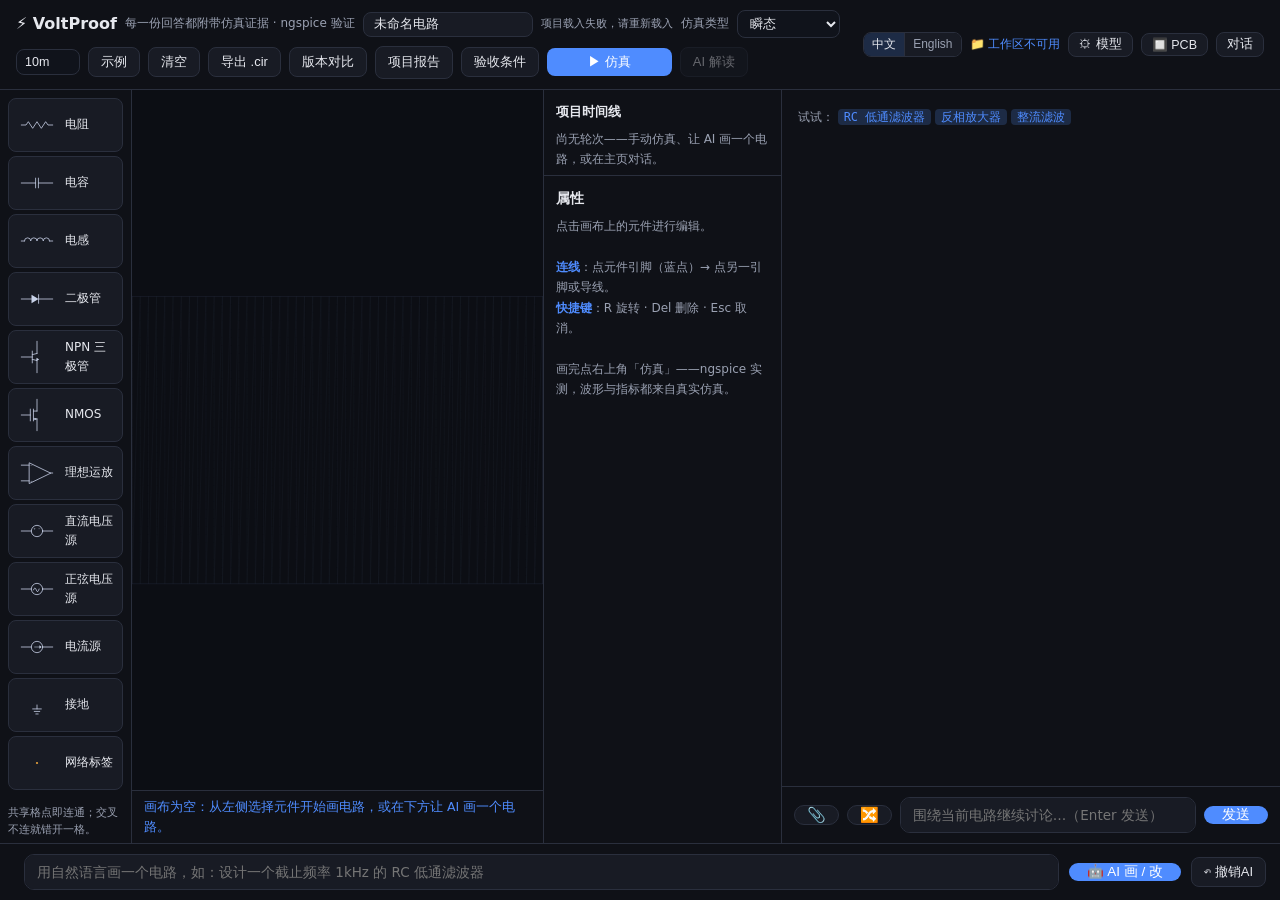
==== commit 12fc5a31: "fix: 切换语言时补上默认标题、扫描名、图题和解读失败提示 未命名电路会立刻换成当前语言的默认名。时间线和 what-if 图题按指标代码在显示时翻译，已经保存的扫描记录也会跟着变。解读失败提示随所" ====
--- a/app/static/index.html
+++ b/app/static/index.html
@@ -703,7 +703,7 @@
   const metricLabel = t('metric.' + d.metric) === 'metric.' + d.metric ? (d.metric_name || d.metric) : t('metric.' + d.metric);
   return `<div class="evidence">
     <div class="verdict">${escapeHtml(t('whatif.heading', {comp: d.component, metric: metricLabel}))}<span style="font-size:12px;color:var(--dim)">${escapeHtml(t('whatif.deterministic'))}</span></div>
-    ${d.png_b64 ? `<img class="wave" src="data:image/png;base64,${d.png_b64}">` : ''}
+    ${d.png_b64 ? `<div class="whatif-chart-title">${escapeHtml(t('api.whatif_title', {comp: d.component, metric: metricLabel}))}</div><img class="wave" src="data:image/png;base64,${d.png_b64}">` : ''}
     <div class="hint">${escapeHtml(tr(d.note || ''))} · ${escapeHtml(t('whatif.version', {id: (d.version_id || '').slice(0,8)}))}</div>
     <table style="border-collapse:collapse;margin-top:8px;font-size:13px"><thead><tr style="color:var(--dim);font-size:12px"><th align="left" style="padding:0 10px 4px 0">${escapeHtml(d.component)}</th><th align="left" style="padding:0 10px 4px 0">${escapeHtml(metricLabel)}</th><th align="left">${escapeHtml(t('whatif.status'))}</th></tr></thead><tbody>${rows}</tbody></table>
   </div>`;
--- a/app/static/board.css
+++ b/app/static/board.css
@@ -102,3 +102,4 @@
 .proof-wave [data-plot] canvas { display:block; width:100%; height:220px; margin:0; background:#10131b; }
 .proof-wave .wave-hint { position:relative; z-index:1; background:var(--card); padding:2px 0 4px; }
 .proof-wave label { font-size:11px; color:var(--dim); }
+.whatif-chart-title { text-align:center; font-size:13px; font-weight:600; margin:8px 0 2px; }
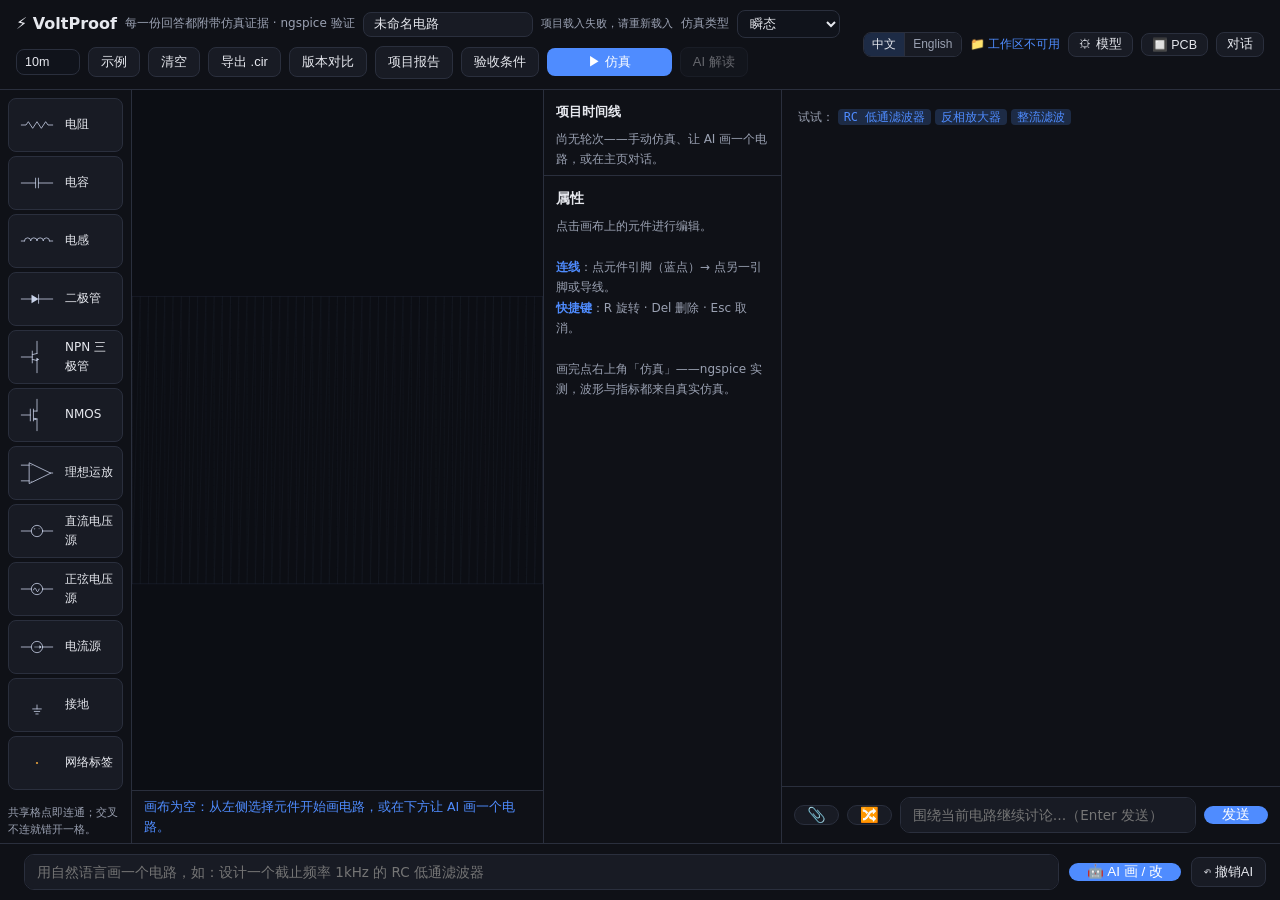
==== commit 733f17f4: "feat: 实验性 PCB 布局代理的第一阶段 已验证电路先抽出并校验布局约束，模型只能提出坐标或有界修改， 由合法化器和现有 Freerouting 执行。理想运放改为带供电的 LM358 新候选并" ====
--- a/app/static/index.html
+++ b/app/static/index.html
@@ -145,9 +145,12 @@
           <span class="hint">×</span>
           <input id="pcbH" type="text" data-i18n-placeholder="pcb.h" placeholder="高mm" style="width:52px;background:#10131b;border:1px solid var(--line);color:var(--text);border-radius:8px;padding:3px 6px">
           <label class="hint" style="cursor:pointer"><input id="pcbHoles" type="checkbox"> <span data-i18n="pcb.holes">M3 安装孔</span></label>
+          <label class="hint" style="cursor:pointer"><input id="pcbAgent" type="checkbox"> <span data-i18n="pcb.agent">实验：允许模型提出布局</span></label>
         </div>
-        <div style="display:flex;gap:8px;margin-top:6px">
+        <div class="hint" data-i18n="pcb.agentHint">模型只提交坐标和有界修改，由合法化器和 Freerouting 执行。失败则退回信号流布局。模型不画铜，板也不是可直接投产的成品。</div>
+        <div style="display:flex;gap:8px;margin-top:6px;flex-wrap:wrap">
           <button class="btn" id="pcbPreBtn" data-i18n="pcb.pre">预检</button>
+          <button class="btn" id="pcbRealizeBtn" data-i18n="pcb.realize" style="display:none">换成 LM358 候选</button>
           <button class="btn primary" id="pcbRunBtn" data-i18n="pcb.run">② 生成 PCB</button>
           <button class="btn" id="pcbCancelBtn" data-i18n="cancel" style="display:none">取消</button>
         </div>
